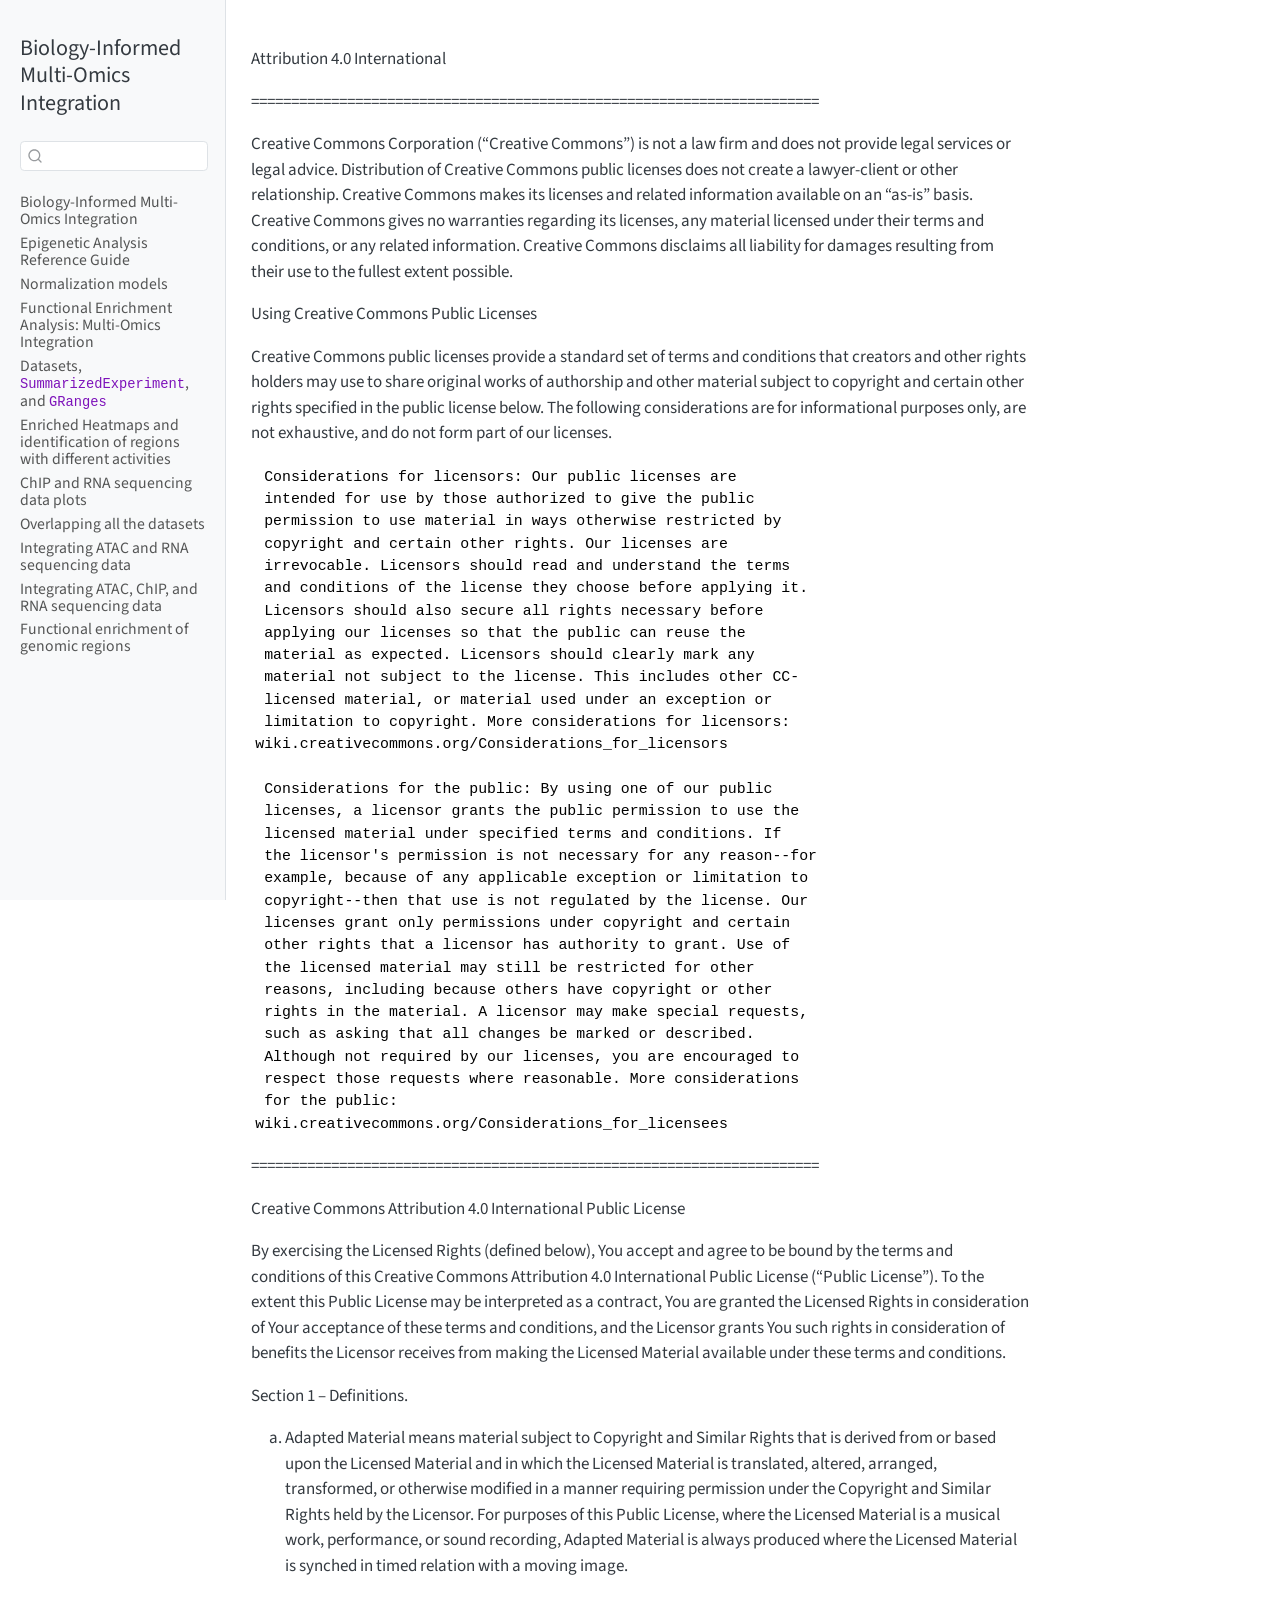
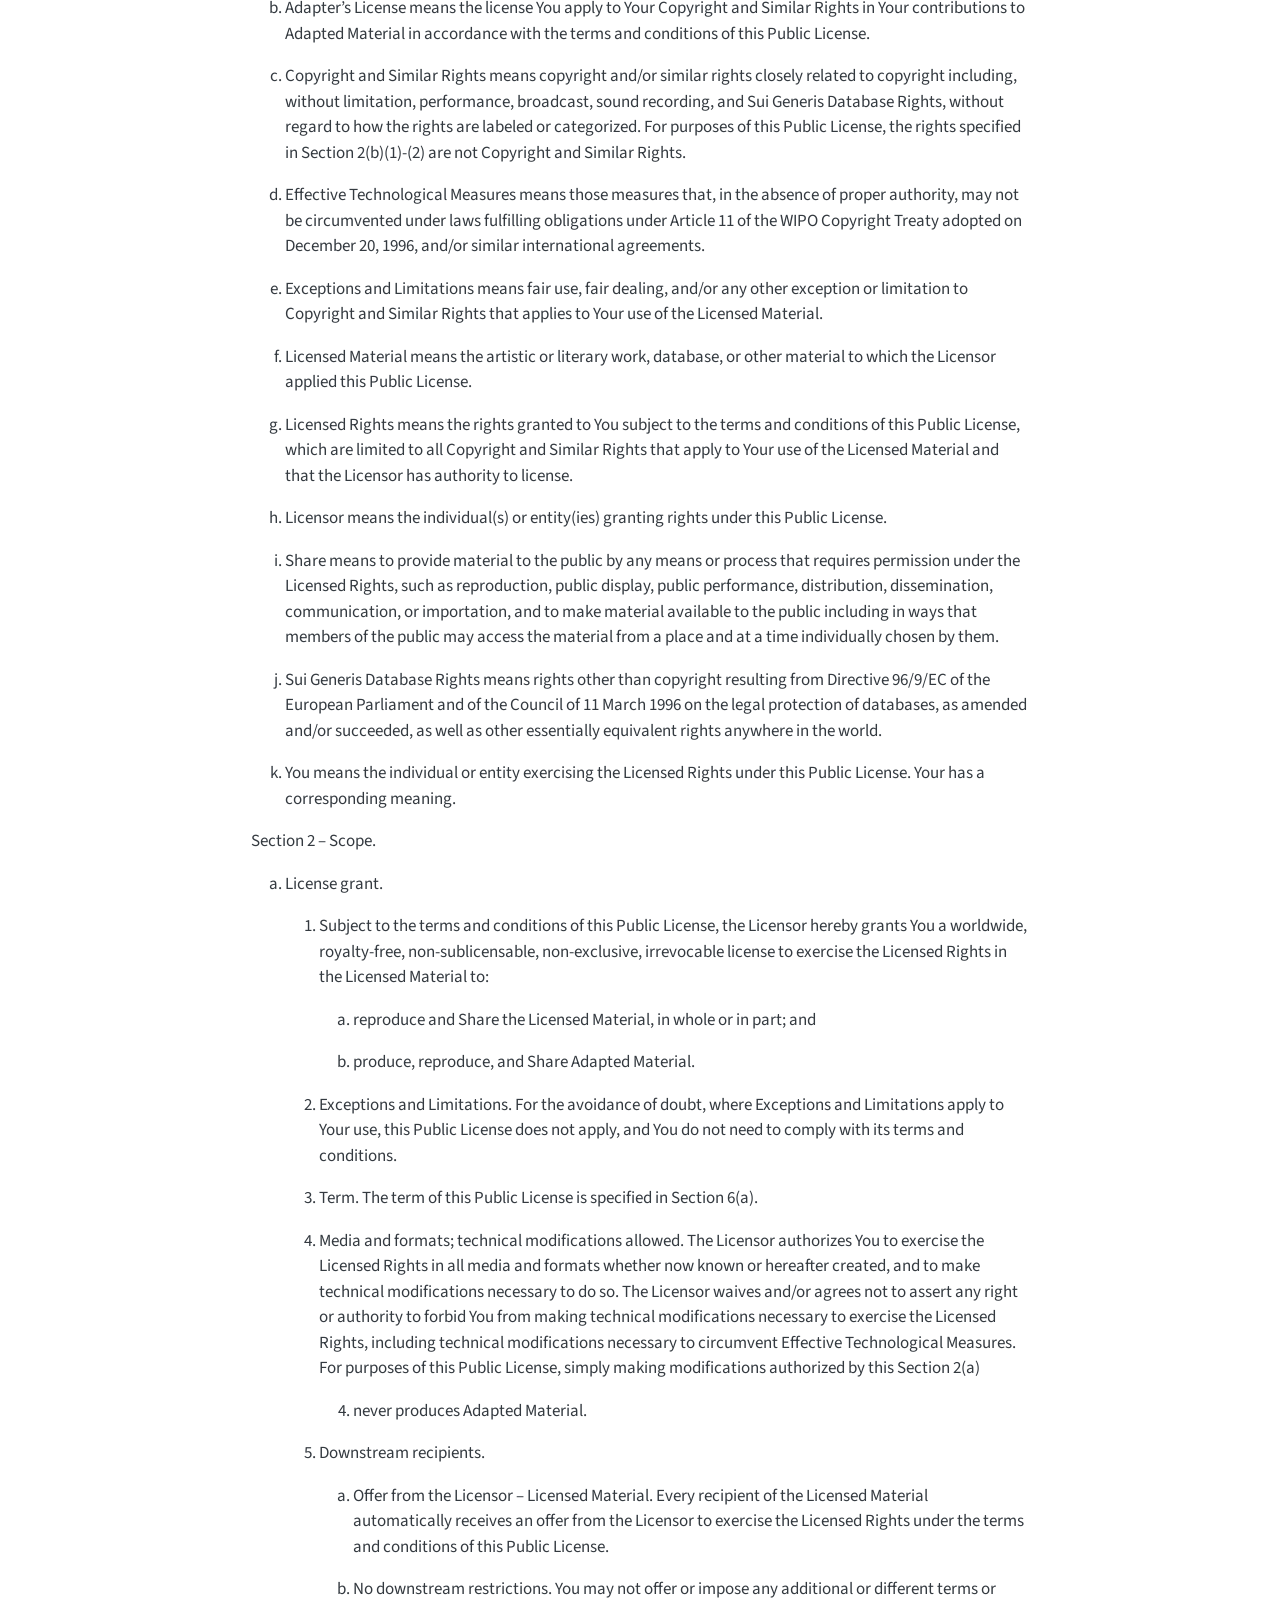
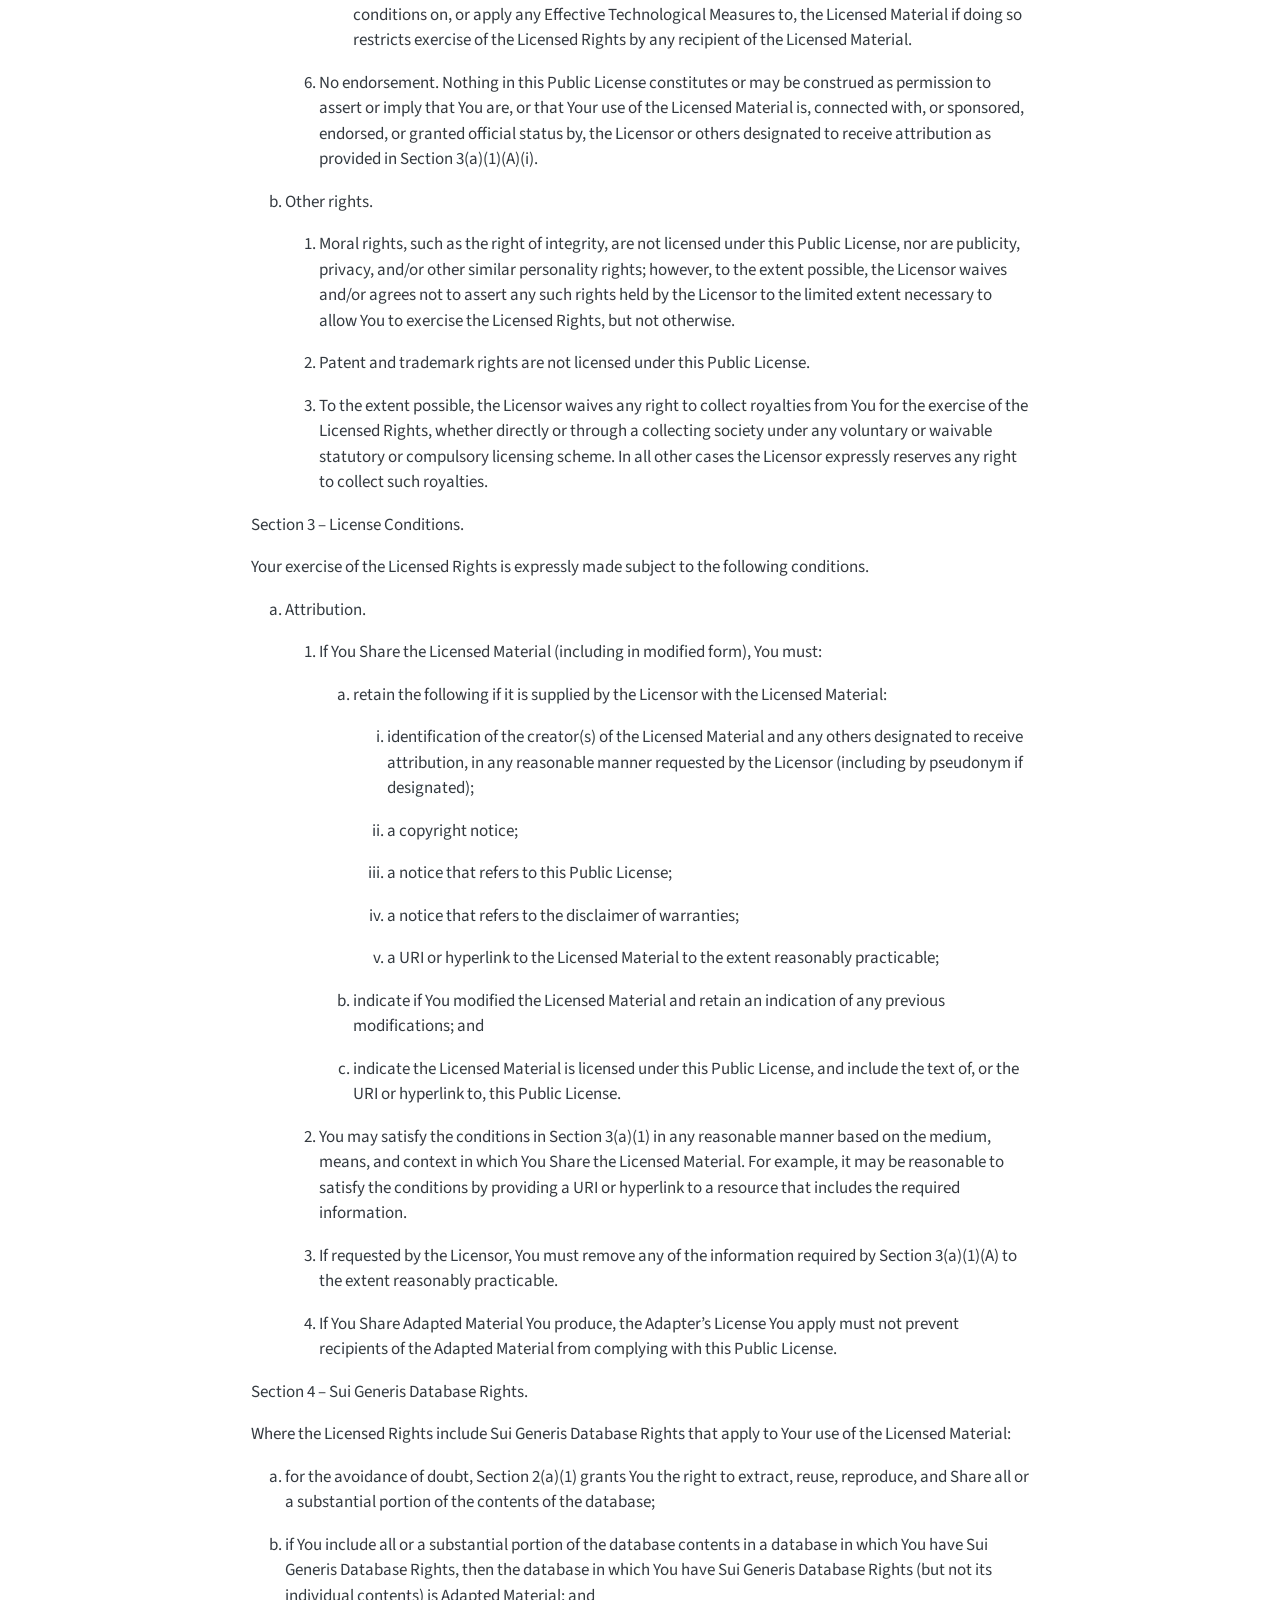
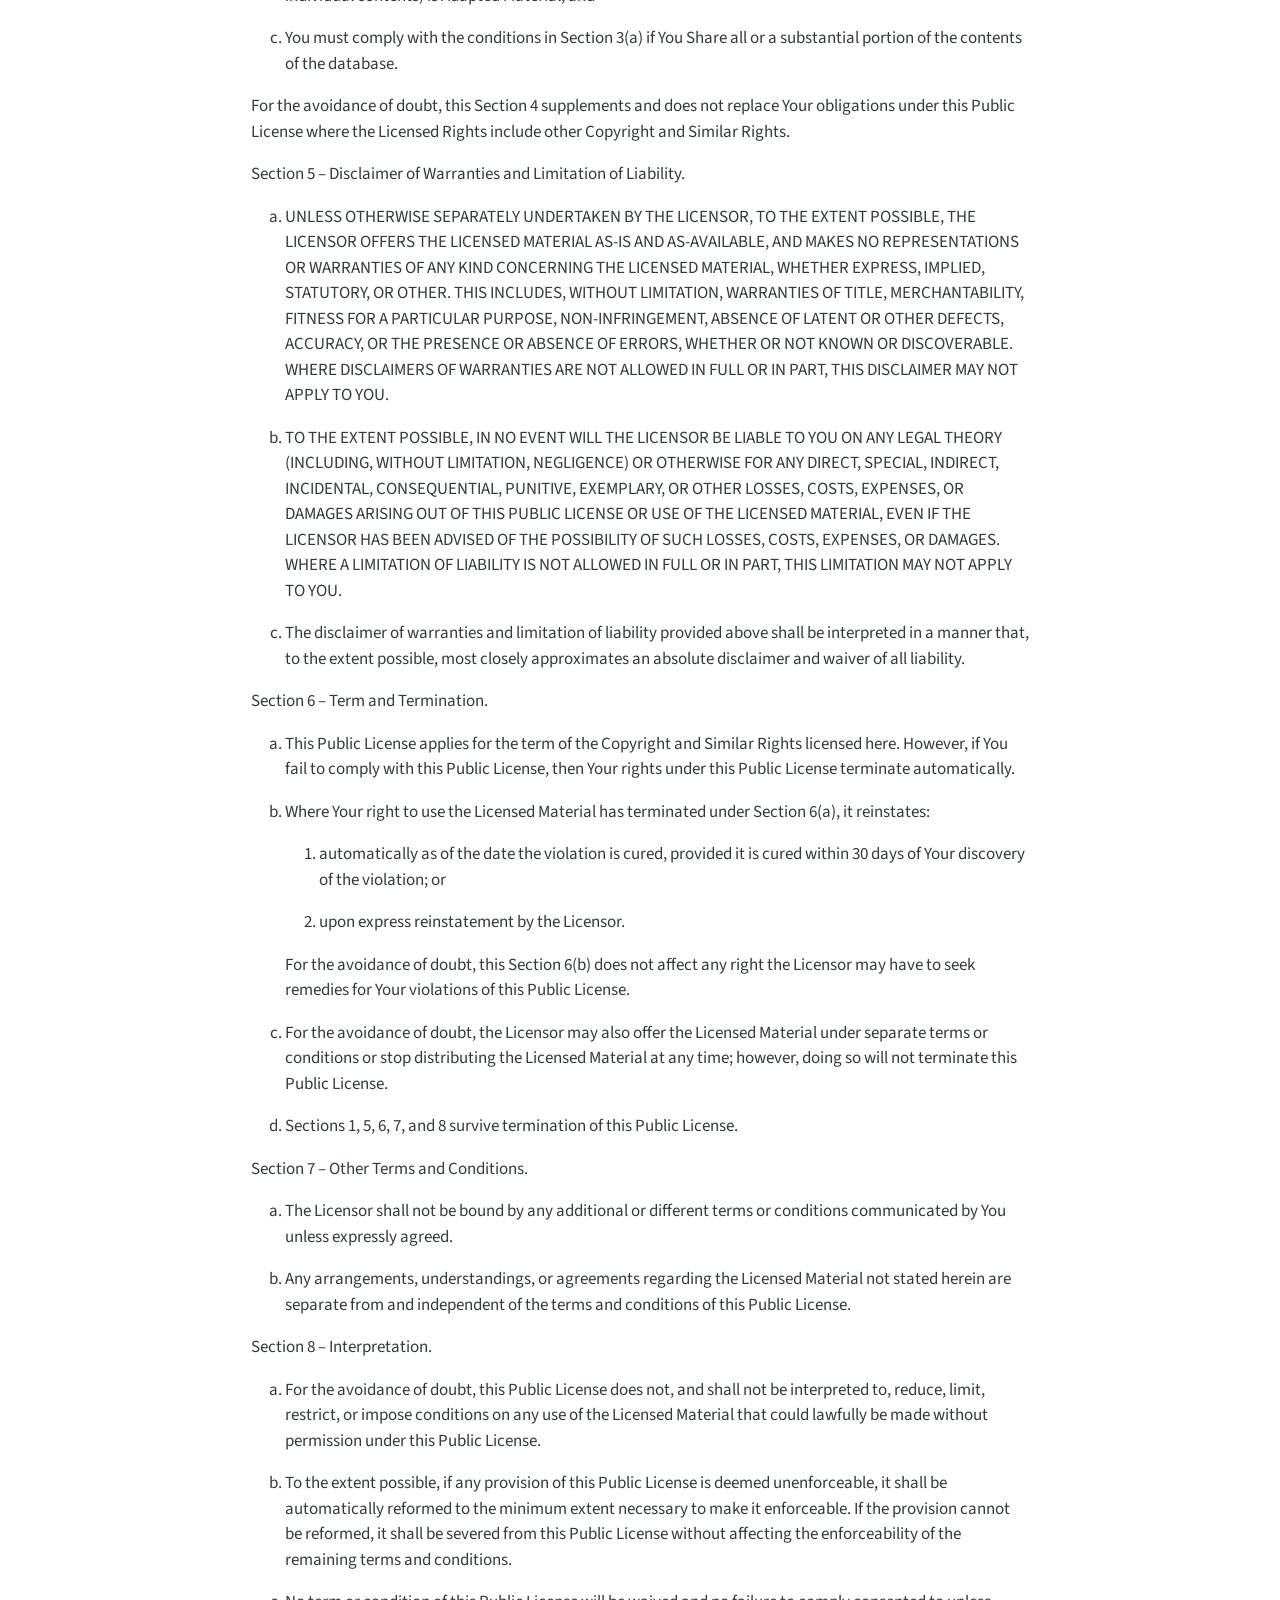
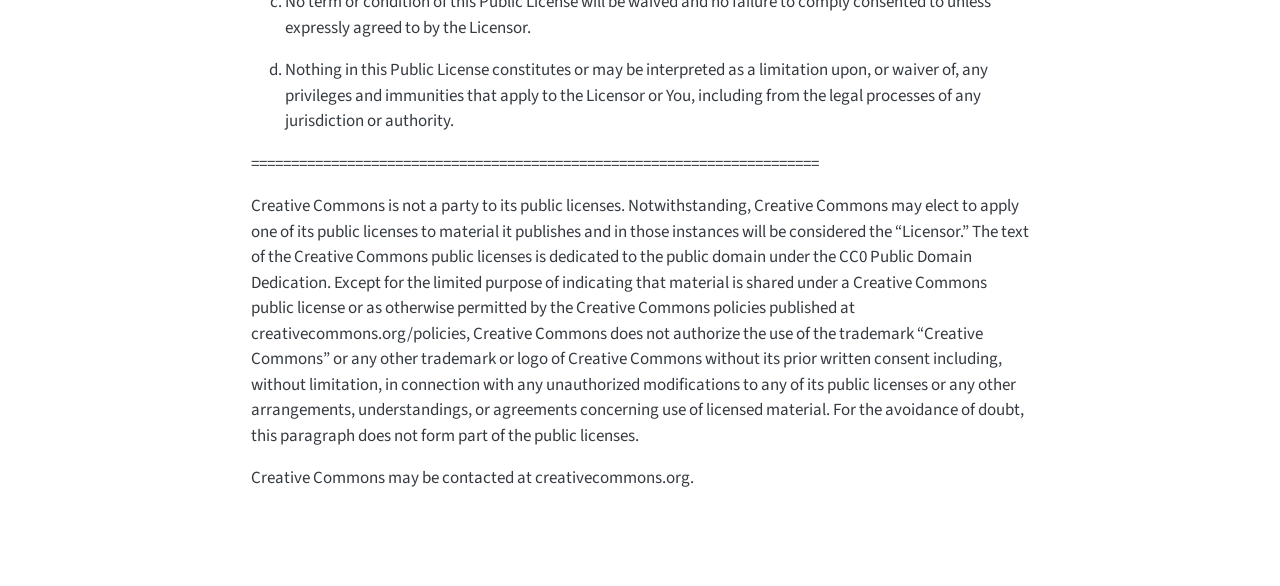
==== LICENSE.html @ a2506b06 "Built site for gh-pages" ====
<!DOCTYPE html>
<html xmlns="http://www.w3.org/1999/xhtml" lang="en" xml:lang="en"><head>

<meta charset="utf-8">
<meta name="generator" content="quarto-1.10.18">

<meta name="viewport" content="width=device-width, initial-scale=1.0, user-scalable=yes">


<title>license – Biology-Informed Multi-Omics Integration</title>
<style>
/* Default styles provided by pandoc.
** See https://pandoc.org/MANUAL.html#variables-for-html for config info.
*/
span.smallcaps{font-variant: small-caps;}
div.columns{display: flex; gap: 1.5em;}
div.column{flex: auto;}
@media screen {
div.columns{gap: min(4vw, 1.5em);}
div.column{overflow-x: auto;}
}
div.hanging-indent{margin-left: 1.5em; text-indent: -1.5em;}
ul.task-list{list-style: none;}
ul.task-list li input[type="checkbox"] {
  width: 0.8em;
  margin: 0 0.8em 0.2em -1em; /* quarto-specific, see https://github.com/quarto-dev/quarto-cli/issues/4556 */ 
  vertical-align: middle;
}
</style>


<script src="site_libs/quarto-nav/quarto-nav.js"></script>
<script src="site_libs/quarto-nav/headroom.min.js"></script>
<script src="site_libs/clipboard/clipboard.min.js"></script>
<script src="site_libs/quarto-search/autocomplete.umd.js"></script>
<script src="site_libs/quarto-search/fuse.min.js"></script>
<script src="site_libs/quarto-search/quarto-search.js"></script>
<meta name="quarto:offset" content="./">
<script src="site_libs/quarto-html/quarto.js" type="module"></script>
<script src="site_libs/quarto-html/tabsets/tabsets.js" type="module"></script>
<script src="site_libs/quarto-html/popper.min.js"></script>
<script src="site_libs/quarto-html/tippy.umd.min.js"></script>
<script src="site_libs/quarto-html/anchor.min.js"></script>
<link href="site_libs/quarto-html/tippy.css" rel="stylesheet">
<link href="site_libs/quarto-html/quarto-syntax-highlighting-64a204ab8560d761af7679ceaba22944.css" rel="stylesheet" id="quarto-text-highlighting-styles">
<script src="site_libs/bootstrap/bootstrap.min.js"></script>
<link href="site_libs/bootstrap/bootstrap-icons.css" rel="stylesheet">
<link href="site_libs/bootstrap/bootstrap-93c2f64124fc842a968b101e89420266.min.css" rel="stylesheet" append-hash="true" id="quarto-bootstrap" data-mode="light">
<script id="quarto-search-options" type="application/json">{
  "location": "sidebar",
  "copy-button": false,
  "collapse-after": 3,
  "panel-placement": "start",
  "type": "textbox",
  "limit": 50,
  "keyboard-shortcut": [
    "f",
    "/",
    "s"
  ],
  "show-item-context": false,
  "language": {
    "search-no-results-text": "No results",
    "search-matching-documents-text": "matching documents",
    "search-copy-link-title": "Copy link to search",
    "search-hide-matches-text": "Hide additional matches",
    "search-more-match-text": "more match in this document",
    "search-more-matches-text": "more matches in this document",
    "search-clear-button-title": "Clear",
    "search-text-placeholder": "",
    "search-detached-cancel-button-title": "Cancel",
    "search-submit-button-title": "Submit",
    "search-label": "Search"
  }
}</script>


</head>

<body class="nav-sidebar docked quarto-light">

<div id="quarto-search-results"></div>
  <header id="quarto-header" class="headroom fixed-top">
  <nav class="quarto-secondary-nav">
    <div class="container-fluid d-flex">
      <button type="button" class="quarto-btn-toggle btn" data-bs-toggle="collapse" role="button" data-bs-target=".quarto-sidebar-collapse-item" aria-controls="quarto-sidebar" aria-expanded="false" aria-label="Toggle sidebar navigation" onclick="if (window.quartoToggleHeadroom) { window.quartoToggleHeadroom(); }">
        <i class="bi bi-layout-text-sidebar-reverse"></i>
      </button>
        <nav class="quarto-page-breadcrumbs" aria-label="breadcrumb"><ol class="breadcrumb"><li class="breadcrumb-item">
      Biology-Informed Multi-Omics Integration
      </li></ol></nav>
        <a class="flex-grow-1" role="navigation" data-bs-toggle="collapse" data-bs-target=".quarto-sidebar-collapse-item" aria-controls="quarto-sidebar" aria-expanded="false" aria-label="Toggle sidebar navigation" onclick="if (window.quartoToggleHeadroom) { window.quartoToggleHeadroom(); }">      
        </a>
      <button type="button" class="btn quarto-search-button" aria-label="Search" onclick="window.quartoOpenSearch();">
        <i class="bi bi-search"></i>
      </button>
    </div>
  </nav>
</header>
<!-- content -->
<div id="quarto-content" class="quarto-container page-columns page-rows-contents page-layout-article">
<!-- sidebar -->
  <nav id="quarto-sidebar" class="sidebar collapse collapse-horizontal quarto-sidebar-collapse-item sidebar-navigation docked overflow-auto">
    <div class="pt-lg-2 mt-2 text-left sidebar-header">
    <div class="sidebar-title mb-0 py-0">
      <a href="./">Biology-Informed Multi-Omics Integration</a> 
    </div>
      </div>
        <div class="mt-2 flex-shrink-0 align-items-center">
        <div class="sidebar-search">
        <div id="quarto-search" class="" title="Search"></div>
        </div>
        </div>
    <div class="sidebar-menu-container"> 
    <ul class="list-unstyled mt-1">
        <li class="sidebar-item">
  <div class="sidebar-item-container"> 
  <a href="./index.html" class="sidebar-item-text sidebar-link">
 <span class="menu-text">Biology-Informed Multi-Omics Integration</span></a>
  </div>
</li>
        <li class="sidebar-item">
  <div class="sidebar-item-container"> 
  <a href="./notes/epigenetic_analysis_reference_guide.html" class="sidebar-item-text sidebar-link">
 <span class="menu-text">Epigenetic Analysis Reference Guide</span></a>
  </div>
</li>
        <li class="sidebar-item">
  <div class="sidebar-item-container"> 
  <a href="./notes/normalization_models.html" class="sidebar-item-text sidebar-link">
 <span class="menu-text">Normalization models</span></a>
  </div>
</li>
        <li class="sidebar-item">
  <div class="sidebar-item-container"> 
  <a href="./notes/enrichment_analysis.html" class="sidebar-item-text sidebar-link">
 <span class="menu-text">Functional Enrichment Analysis: Multi-Omics Integration</span></a>
  </div>
</li>
        <li class="sidebar-item">
  <div class="sidebar-item-container"> 
  <a href="./notebooks/01-omics_data_structures.html" class="sidebar-item-text sidebar-link">
 <span class="menu-text">Datasets, <code>SummarizedExperiment</code>, and <code>GRanges</code></span></a>
  </div>
</li>
        <li class="sidebar-item">
  <div class="sidebar-item-container"> 
  <a href="./notebooks/02-atac_heatmaps.html" class="sidebar-item-text sidebar-link">
 <span class="menu-text">Enriched Heatmaps and identification of regions with different activities</span></a>
  </div>
</li>
        <li class="sidebar-item">
  <div class="sidebar-item-container"> 
  <a href="./notebooks/03-chip_rna_visualization.html" class="sidebar-item-text sidebar-link">
 <span class="menu-text">ChIP and RNA sequencing data plots</span></a>
  </div>
</li>
        <li class="sidebar-item">
  <div class="sidebar-item-container"> 
  <a href="./notebooks/04-genomic_overlap_matrices.html" class="sidebar-item-text sidebar-link">
 <span class="menu-text">Overlapping all the datasets</span></a>
  </div>
</li>
        <li class="sidebar-item">
  <div class="sidebar-item-container"> 
  <a href="./notebooks/05-atac_rna_integration.html" class="sidebar-item-text sidebar-link">
 <span class="menu-text">Integrating ATAC and RNA sequencing data</span></a>
  </div>
</li>
        <li class="sidebar-item">
  <div class="sidebar-item-container"> 
  <a href="./notebooks/06-multiomics_integration.html" class="sidebar-item-text sidebar-link">
 <span class="menu-text">Integrating ATAC, ChIP, and RNA sequencing data</span></a>
  </div>
</li>
        <li class="sidebar-item">
  <div class="sidebar-item-container"> 
  <a href="./notebooks/07-functional_enrichment.html" class="sidebar-item-text sidebar-link">
 <span class="menu-text">Functional enrichment of genomic regions</span></a>
  </div>
</li>
    </ul>
    </div>
</nav>
<div id="quarto-sidebar-glass" class="quarto-sidebar-collapse-item" data-bs-toggle="collapse" data-bs-target=".quarto-sidebar-collapse-item"></div>
<!-- margin-sidebar -->
    <div id="quarto-margin-sidebar" class="sidebar margin-sidebar zindex-bottom">
        
    </div>
<!-- main -->
<main class="content" id="quarto-document-content"><header id="title-block-header" class="quarto-title-block"></header>




<p>Attribution 4.0 International</p>
<p>=======================================================================</p>
<p>Creative Commons Corporation (“Creative Commons”) is not a law firm and does not provide legal services or legal advice. Distribution of Creative Commons public licenses does not create a lawyer-client or other relationship. Creative Commons makes its licenses and related information available on an “as-is” basis. Creative Commons gives no warranties regarding its licenses, any material licensed under their terms and conditions, or any related information. Creative Commons disclaims all liability for damages resulting from their use to the fullest extent possible.</p>
<p>Using Creative Commons Public Licenses</p>
<p>Creative Commons public licenses provide a standard set of terms and conditions that creators and other rights holders may use to share original works of authorship and other material subject to copyright and certain other rights specified in the public license below. The following considerations are for informational purposes only, are not exhaustive, and do not form part of our licenses.</p>
<pre><code> Considerations for licensors: Our public licenses are
 intended for use by those authorized to give the public
 permission to use material in ways otherwise restricted by
 copyright and certain other rights. Our licenses are
 irrevocable. Licensors should read and understand the terms
 and conditions of the license they choose before applying it.
 Licensors should also secure all rights necessary before
 applying our licenses so that the public can reuse the
 material as expected. Licensors should clearly mark any
 material not subject to the license. This includes other CC-
 licensed material, or material used under an exception or
 limitation to copyright. More considerations for licensors:
wiki.creativecommons.org/Considerations_for_licensors

 Considerations for the public: By using one of our public
 licenses, a licensor grants the public permission to use the
 licensed material under specified terms and conditions. If
 the licensor's permission is not necessary for any reason--for
 example, because of any applicable exception or limitation to
 copyright--then that use is not regulated by the license. Our
 licenses grant only permissions under copyright and certain
 other rights that a licensor has authority to grant. Use of
 the licensed material may still be restricted for other
 reasons, including because others have copyright or other
 rights in the material. A licensor may make special requests,
 such as asking that all changes be marked or described.
 Although not required by our licenses, you are encouraged to
 respect those requests where reasonable. More considerations
 for the public:
wiki.creativecommons.org/Considerations_for_licensees</code></pre>
<p>=======================================================================</p>
<p>Creative Commons Attribution 4.0 International Public License</p>
<p>By exercising the Licensed Rights (defined below), You accept and agree to be bound by the terms and conditions of this Creative Commons Attribution 4.0 International Public License (“Public License”). To the extent this Public License may be interpreted as a contract, You are granted the Licensed Rights in consideration of Your acceptance of these terms and conditions, and the Licensor grants You such rights in consideration of benefits the Licensor receives from making the Licensed Material available under these terms and conditions.</p>
<p>Section 1 – Definitions.</p>
<ol type="a">
<li><p>Adapted Material means material subject to Copyright and Similar Rights that is derived from or based upon the Licensed Material and in which the Licensed Material is translated, altered, arranged, transformed, or otherwise modified in a manner requiring permission under the Copyright and Similar Rights held by the Licensor. For purposes of this Public License, where the Licensed Material is a musical work, performance, or sound recording, Adapted Material is always produced where the Licensed Material is synched in timed relation with a moving image.</p></li>
<li><p>Adapter’s License means the license You apply to Your Copyright and Similar Rights in Your contributions to Adapted Material in accordance with the terms and conditions of this Public License.</p></li>
<li><p>Copyright and Similar Rights means copyright and/or similar rights closely related to copyright including, without limitation, performance, broadcast, sound recording, and Sui Generis Database Rights, without regard to how the rights are labeled or categorized. For purposes of this Public License, the rights specified in Section 2(b)(1)-(2) are not Copyright and Similar Rights.</p></li>
<li><p>Effective Technological Measures means those measures that, in the absence of proper authority, may not be circumvented under laws fulfilling obligations under Article 11 of the WIPO Copyright Treaty adopted on December 20, 1996, and/or similar international agreements.</p></li>
<li><p>Exceptions and Limitations means fair use, fair dealing, and/or any other exception or limitation to Copyright and Similar Rights that applies to Your use of the Licensed Material.</p></li>
<li><p>Licensed Material means the artistic or literary work, database, or other material to which the Licensor applied this Public License.</p></li>
<li><p>Licensed Rights means the rights granted to You subject to the terms and conditions of this Public License, which are limited to all Copyright and Similar Rights that apply to Your use of the Licensed Material and that the Licensor has authority to license.</p></li>
<li><p>Licensor means the individual(s) or entity(ies) granting rights under this Public License.</p></li>
<li><p>Share means to provide material to the public by any means or process that requires permission under the Licensed Rights, such as reproduction, public display, public performance, distribution, dissemination, communication, or importation, and to make material available to the public including in ways that members of the public may access the material from a place and at a time individually chosen by them.</p></li>
<li><p>Sui Generis Database Rights means rights other than copyright resulting from Directive 96/9/EC of the European Parliament and of the Council of 11 March 1996 on the legal protection of databases, as amended and/or succeeded, as well as other essentially equivalent rights anywhere in the world.</p></li>
<li><p>You means the individual or entity exercising the Licensed Rights under this Public License. Your has a corresponding meaning.</p></li>
</ol>
<p>Section 2 – Scope.</p>
<ol type="a">
<li><p>License grant.</p>
<ol type="1">
<li><p>Subject to the terms and conditions of this Public License, the Licensor hereby grants You a worldwide, royalty-free, non-sublicensable, non-exclusive, irrevocable license to exercise the Licensed Rights in the Licensed Material to:</p>
<ol type="a">
<li><p>reproduce and Share the Licensed Material, in whole or in part; and</p></li>
<li><p>produce, reproduce, and Share Adapted Material.</p></li>
</ol></li>
<li><p>Exceptions and Limitations. For the avoidance of doubt, where Exceptions and Limitations apply to Your use, this Public License does not apply, and You do not need to comply with its terms and conditions.</p></li>
<li><p>Term. The term of this Public License is specified in Section 6(a).</p></li>
<li><p>Media and formats; technical modifications allowed. The Licensor authorizes You to exercise the Licensed Rights in all media and formats whether now known or hereafter created, and to make technical modifications necessary to do so. The Licensor waives and/or agrees not to assert any right or authority to forbid You from making technical modifications necessary to exercise the Licensed Rights, including technical modifications necessary to circumvent Effective Technological Measures. For purposes of this Public License, simply making modifications authorized by this Section 2(a)</p>
<ol start="4" type="1">
<li>never produces Adapted Material.</li>
</ol></li>
<li><p>Downstream recipients.</p>
<ol type="a">
<li><p>Offer from the Licensor – Licensed Material. Every recipient of the Licensed Material automatically receives an offer from the Licensor to exercise the Licensed Rights under the terms and conditions of this Public License.</p></li>
<li><p>No downstream restrictions. You may not offer or impose any additional or different terms or conditions on, or apply any Effective Technological Measures to, the Licensed Material if doing so restricts exercise of the Licensed Rights by any recipient of the Licensed Material.</p></li>
</ol></li>
<li><p>No endorsement. Nothing in this Public License constitutes or may be construed as permission to assert or imply that You are, or that Your use of the Licensed Material is, connected with, or sponsored, endorsed, or granted official status by, the Licensor or others designated to receive attribution as provided in Section 3(a)(1)(A)(i).</p></li>
</ol></li>
<li><p>Other rights.</p>
<ol type="1">
<li><p>Moral rights, such as the right of integrity, are not licensed under this Public License, nor are publicity, privacy, and/or other similar personality rights; however, to the extent possible, the Licensor waives and/or agrees not to assert any such rights held by the Licensor to the limited extent necessary to allow You to exercise the Licensed Rights, but not otherwise.</p></li>
<li><p>Patent and trademark rights are not licensed under this Public License.</p></li>
<li><p>To the extent possible, the Licensor waives any right to collect royalties from You for the exercise of the Licensed Rights, whether directly or through a collecting society under any voluntary or waivable statutory or compulsory licensing scheme. In all other cases the Licensor expressly reserves any right to collect such royalties.</p></li>
</ol></li>
</ol>
<p>Section 3 – License Conditions.</p>
<p>Your exercise of the Licensed Rights is expressly made subject to the following conditions.</p>
<ol type="a">
<li><p>Attribution.</p>
<ol type="1">
<li><p>If You Share the Licensed Material (including in modified form), You must:</p>
<ol type="a">
<li><p>retain the following if it is supplied by the Licensor with the Licensed Material:</p>
<ol type="i">
<li><p>identification of the creator(s) of the Licensed Material and any others designated to receive attribution, in any reasonable manner requested by the Licensor (including by pseudonym if designated);</p></li>
<li><p>a copyright notice;</p></li>
<li><p>a notice that refers to this Public License;</p></li>
<li><p>a notice that refers to the disclaimer of warranties;</p></li>
<li><p>a URI or hyperlink to the Licensed Material to the extent reasonably practicable;</p></li>
</ol></li>
<li><p>indicate if You modified the Licensed Material and retain an indication of any previous modifications; and</p></li>
<li><p>indicate the Licensed Material is licensed under this Public License, and include the text of, or the URI or hyperlink to, this Public License.</p></li>
</ol></li>
<li><p>You may satisfy the conditions in Section 3(a)(1) in any reasonable manner based on the medium, means, and context in which You Share the Licensed Material. For example, it may be reasonable to satisfy the conditions by providing a URI or hyperlink to a resource that includes the required information.</p></li>
<li><p>If requested by the Licensor, You must remove any of the information required by Section 3(a)(1)(A) to the extent reasonably practicable.</p></li>
<li><p>If You Share Adapted Material You produce, the Adapter’s License You apply must not prevent recipients of the Adapted Material from complying with this Public License.</p></li>
</ol></li>
</ol>
<p>Section 4 – Sui Generis Database Rights.</p>
<p>Where the Licensed Rights include Sui Generis Database Rights that apply to Your use of the Licensed Material:</p>
<ol type="a">
<li><p>for the avoidance of doubt, Section 2(a)(1) grants You the right to extract, reuse, reproduce, and Share all or a substantial portion of the contents of the database;</p></li>
<li><p>if You include all or a substantial portion of the database contents in a database in which You have Sui Generis Database Rights, then the database in which You have Sui Generis Database Rights (but not its individual contents) is Adapted Material; and</p></li>
<li><p>You must comply with the conditions in Section 3(a) if You Share all or a substantial portion of the contents of the database.</p></li>
</ol>
<p>For the avoidance of doubt, this Section 4 supplements and does not replace Your obligations under this Public License where the Licensed Rights include other Copyright and Similar Rights.</p>
<p>Section 5 – Disclaimer of Warranties and Limitation of Liability.</p>
<ol type="a">
<li><p>UNLESS OTHERWISE SEPARATELY UNDERTAKEN BY THE LICENSOR, TO THE EXTENT POSSIBLE, THE LICENSOR OFFERS THE LICENSED MATERIAL AS-IS AND AS-AVAILABLE, AND MAKES NO REPRESENTATIONS OR WARRANTIES OF ANY KIND CONCERNING THE LICENSED MATERIAL, WHETHER EXPRESS, IMPLIED, STATUTORY, OR OTHER. THIS INCLUDES, WITHOUT LIMITATION, WARRANTIES OF TITLE, MERCHANTABILITY, FITNESS FOR A PARTICULAR PURPOSE, NON-INFRINGEMENT, ABSENCE OF LATENT OR OTHER DEFECTS, ACCURACY, OR THE PRESENCE OR ABSENCE OF ERRORS, WHETHER OR NOT KNOWN OR DISCOVERABLE. WHERE DISCLAIMERS OF WARRANTIES ARE NOT ALLOWED IN FULL OR IN PART, THIS DISCLAIMER MAY NOT APPLY TO YOU.</p></li>
<li><p>TO THE EXTENT POSSIBLE, IN NO EVENT WILL THE LICENSOR BE LIABLE TO YOU ON ANY LEGAL THEORY (INCLUDING, WITHOUT LIMITATION, NEGLIGENCE) OR OTHERWISE FOR ANY DIRECT, SPECIAL, INDIRECT, INCIDENTAL, CONSEQUENTIAL, PUNITIVE, EXEMPLARY, OR OTHER LOSSES, COSTS, EXPENSES, OR DAMAGES ARISING OUT OF THIS PUBLIC LICENSE OR USE OF THE LICENSED MATERIAL, EVEN IF THE LICENSOR HAS BEEN ADVISED OF THE POSSIBILITY OF SUCH LOSSES, COSTS, EXPENSES, OR DAMAGES. WHERE A LIMITATION OF LIABILITY IS NOT ALLOWED IN FULL OR IN PART, THIS LIMITATION MAY NOT APPLY TO YOU.</p></li>
<li><p>The disclaimer of warranties and limitation of liability provided above shall be interpreted in a manner that, to the extent possible, most closely approximates an absolute disclaimer and waiver of all liability.</p></li>
</ol>
<p>Section 6 – Term and Termination.</p>
<ol type="a">
<li><p>This Public License applies for the term of the Copyright and Similar Rights licensed here. However, if You fail to comply with this Public License, then Your rights under this Public License terminate automatically.</p></li>
<li><p>Where Your right to use the Licensed Material has terminated under Section 6(a), it reinstates:</p>
<ol type="1">
<li><p>automatically as of the date the violation is cured, provided it is cured within 30 days of Your discovery of the violation; or</p></li>
<li><p>upon express reinstatement by the Licensor.</p></li>
</ol>
<p>For the avoidance of doubt, this Section 6(b) does not affect any right the Licensor may have to seek remedies for Your violations of this Public License.</p></li>
<li><p>For the avoidance of doubt, the Licensor may also offer the Licensed Material under separate terms or conditions or stop distributing the Licensed Material at any time; however, doing so will not terminate this Public License.</p></li>
<li><p>Sections 1, 5, 6, 7, and 8 survive termination of this Public License.</p></li>
</ol>
<p>Section 7 – Other Terms and Conditions.</p>
<ol type="a">
<li><p>The Licensor shall not be bound by any additional or different terms or conditions communicated by You unless expressly agreed.</p></li>
<li><p>Any arrangements, understandings, or agreements regarding the Licensed Material not stated herein are separate from and independent of the terms and conditions of this Public License.</p></li>
</ol>
<p>Section 8 – Interpretation.</p>
<ol type="a">
<li><p>For the avoidance of doubt, this Public License does not, and shall not be interpreted to, reduce, limit, restrict, or impose conditions on any use of the Licensed Material that could lawfully be made without permission under this Public License.</p></li>
<li><p>To the extent possible, if any provision of this Public License is deemed unenforceable, it shall be automatically reformed to the minimum extent necessary to make it enforceable. If the provision cannot be reformed, it shall be severed from this Public License without affecting the enforceability of the remaining terms and conditions.</p></li>
<li><p>No term or condition of this Public License will be waived and no failure to comply consented to unless expressly agreed to by the Licensor.</p></li>
<li><p>Nothing in this Public License constitutes or may be interpreted as a limitation upon, or waiver of, any privileges and immunities that apply to the Licensor or You, including from the legal processes of any jurisdiction or authority.</p></li>
</ol>
<p>=======================================================================</p>
<p>Creative Commons is not a party to its public licenses. Notwithstanding, Creative Commons may elect to apply one of its public licenses to material it publishes and in those instances will be considered the “Licensor.” The text of the Creative Commons public licenses is dedicated to the public domain under the CC0 Public Domain Dedication. Except for the limited purpose of indicating that material is shared under a Creative Commons public license or as otherwise permitted by the Creative Commons policies published at creativecommons.org/policies, Creative Commons does not authorize the use of the trademark “Creative Commons” or any other trademark or logo of Creative Commons without its prior written consent including, without limitation, in connection with any unauthorized modifications to any of its public licenses or any other arrangements, understandings, or agreements concerning use of licensed material. For the avoidance of doubt, this paragraph does not form part of the public licenses.</p>
<p>Creative Commons may be contacted at creativecommons.org.</p>



</main> <!-- /main -->
<script id="quarto-html-after-body" type="application/javascript">
  window.document.addEventListener("DOMContentLoaded", function (event) {
    const icon = "";
    const anchorJS = new window.AnchorJS();
    anchorJS.options = {
      placement: 'right',
      icon: icon
    };
    anchorJS.add('.anchored');
    const isCodeAnnotation = (el) => {
      for (const clz of el.classList) {
        if (clz.startsWith('code-annotation-')) {                     
          return true;
        }
      }
      return false;
    }
    const onCopySuccess = function(e) {
      // button target
      const button = e.trigger;
      // don't keep focus
      button.blur();
      // flash "checked"
      button.classList.add('code-copy-button-checked');
      var currentTitle = button.getAttribute("title");
      button.setAttribute("title", "Copied!");
      let tooltip;
      if (window.bootstrap) {
        button.setAttribute("data-bs-toggle", "tooltip");
        button.setAttribute("data-bs-placement", "left");
        button.setAttribute("data-bs-title", "Copied!");
        tooltip = new bootstrap.Tooltip(button, 
          { trigger: "manual", 
            customClass: "code-copy-button-tooltip",
            offset: [0, -8]});
        tooltip.show();    
      }
      setTimeout(function() {
        if (tooltip) {
          tooltip.hide();
          button.removeAttribute("data-bs-title");
          button.removeAttribute("data-bs-toggle");
          button.removeAttribute("data-bs-placement");
        }
        button.setAttribute("title", currentTitle);
        button.classList.remove('code-copy-button-checked');
      }, 1000);
      // clear code selection
      e.clearSelection();
    }
    const getTextToCopy = function(trigger) {
      const outerScaffold = trigger.parentElement.cloneNode(true);
      const codeEl = outerScaffold.querySelector('code');
      for (const childEl of codeEl.children) {
        if (isCodeAnnotation(childEl)) {
          childEl.remove();
        }
      }
      return codeEl.innerText;
    }
    const clipboard = new window.ClipboardJS('.code-copy-button:not([data-in-quarto-modal])', {
      text: getTextToCopy
    });
    clipboard.on('success', onCopySuccess);
    if (window.document.getElementById('quarto-embedded-source-code-modal')) {
      const clipboardModal = new window.ClipboardJS('.code-copy-button[data-in-quarto-modal]', {
        text: getTextToCopy,
        container: window.document.getElementById('quarto-embedded-source-code-modal')
      });
      clipboardModal.on('success', onCopySuccess);
    }
      var localhostRegex = new RegExp(/^(?:http|https):\/\/localhost\:?[0-9]*\//);
      var mailtoRegex = new RegExp(/^mailto:/);
        var filterRegex = new RegExp("https:\/\/sbwiecko\.github\.io\/biology-informed-multiomics-training\/");
      var isInternal = (href) => {
          return filterRegex.test(href) || localhostRegex.test(href) || mailtoRegex.test(href);
      }
      // Inspect non-navigation links and adorn them if external
     var links = window.document.querySelectorAll('a[href]:not(.nav-link):not(.navbar-brand):not(.toc-action):not(.sidebar-link):not(.sidebar-item-toggle):not(.pagination-link):not(.no-external):not([aria-hidden]):not(.dropdown-item):not(.quarto-navigation-tool):not(.about-link)');
      for (var i=0; i<links.length; i++) {
        const link = links[i];
        if (!isInternal(link.href)) {
          // undo the damage that might have been done by quarto-nav.js in the case of
          // links that we want to consider external
          if (link.dataset.originalHref !== undefined) {
            link.href = link.dataset.originalHref;
          }
        }
      }
    function tippyHover(el, contentFn, onTriggerFn, onUntriggerFn) {
      const config = {
        allowHTML: true,
        maxWidth: 500,
        delay: 100,
        arrow: false,
        appendTo: function(el) {
            return el.parentElement;
        },
        interactive: true,
        interactiveBorder: 10,
        theme: 'quarto',
        placement: 'bottom-start',
      };
      if (contentFn) {
        config.content = contentFn;
      }
      if (onTriggerFn) {
        config.onTrigger = onTriggerFn;
      }
      if (onUntriggerFn) {
        config.onUntrigger = onUntriggerFn;
      }
      window.tippy(el, config); 
    }
    const noterefs = window.document.querySelectorAll('a[role="doc-noteref"]');
    for (var i=0; i<noterefs.length; i++) {
      const ref = noterefs[i];
      tippyHover(ref, function() {
        // use id or data attribute instead here
        let href = ref.getAttribute('data-footnote-href') || ref.getAttribute('href');
        try { href = new URL(href).hash; } catch {}
        const id = href.replace(/^#\/?/, "");
        const note = window.document.getElementById(id);
        if (note) {
          return note.innerHTML;
        } else {
          return "";
        }
      });
    }
    const xrefs = window.document.querySelectorAll('a.quarto-xref');
    const processXRef = (id, note) => {
      // Strip column container classes
      const stripColumnClz = (el) => {
        el.classList.remove("page-full", "page-columns");
        if (el.children) {
          for (const child of el.children) {
            stripColumnClz(child);
          }
        }
      }
      stripColumnClz(note)
      if (id === null || id.startsWith('sec-')) {
        // Special case sections, only their first couple elements
        const container = document.createElement("div");
        if (note.children && note.children.length > 2) {
          container.appendChild(note.children[0].cloneNode(true));
          for (let i = 1; i < note.children.length; i++) {
            const child = note.children[i];
            if (child.tagName === "P" && child.innerText === "") {
              continue;
            } else {
              container.appendChild(child.cloneNode(true));
              break;
            }
          }
          if (window.Quarto?.typesetMath) {
            window.Quarto.typesetMath(container);
          }
          return container.innerHTML
        } else {
          if (window.Quarto?.typesetMath) {
            window.Quarto.typesetMath(note);
          }
          return note.innerHTML;
        }
      } else {
        // Remove any anchor links if they are present
        const anchorLink = note.querySelector('a.anchorjs-link');
        if (anchorLink) {
          anchorLink.remove();
        }
        if (window.Quarto?.typesetMath) {
          window.Quarto.typesetMath(note);
        }
        if (note.classList.contains("callout")) {
          return note.outerHTML;
        } else {
          return note.innerHTML;
        }
      }
    }
    for (var i=0; i<xrefs.length; i++) {
      const xref = xrefs[i];
      tippyHover(xref, undefined, function(instance) {
        instance.disable();
        let url = xref.getAttribute('href');
        let hash = undefined; 
        if (url.startsWith('#')) {
          hash = url;
        } else {
          try { hash = new URL(url).hash; } catch {}
        }
        if (hash) {
          const id = hash.replace(/^#\/?/, "");
          const note = window.document.getElementById(id);
          if (note !== null) {
            try {
              const html = processXRef(id, note.cloneNode(true));
              instance.setContent(html);
            } finally {
              instance.enable();
              instance.show();
            }
          } else {
            // See if we can fetch this
            fetch(url.split('#')[0])
            .then(res => res.text())
            .then(html => {
              const parser = new DOMParser();
              const htmlDoc = parser.parseFromString(html, "text/html");
              const note = htmlDoc.getElementById(id);
              if (note !== null) {
                const html = processXRef(id, note);
                instance.setContent(html);
              } 
            }).finally(() => {
              instance.enable();
              instance.show();
            });
          }
        } else {
          // See if we can fetch a full url (with no hash to target)
          // This is a special case and we should probably do some content thinning / targeting
          fetch(url)
          .then(res => res.text())
          .then(html => {
            const parser = new DOMParser();
            const htmlDoc = parser.parseFromString(html, "text/html");
            const note = htmlDoc.querySelector('main.content');
            if (note !== null) {
              // This should only happen for chapter cross references
              // (since there is no id in the URL)
              // remove the first header
              if (note.children.length > 0 && note.children[0].tagName === "HEADER") {
                note.children[0].remove();
              }
              const html = processXRef(null, note);
              instance.setContent(html);
            } 
          }).finally(() => {
            instance.enable();
            instance.show();
          });
        }
      }, function(instance) {
      });
    }
        let selectedAnnoteEl;
        const selectorForAnnotation = ( cell, annotation) => {
          let cellAttr = 'data-code-cell="' + cell + '"';
          let lineAttr = 'data-code-annotation="' +  annotation + '"';
          const selector = 'span[' + cellAttr + '][' + lineAttr + ']';
          return selector;
        }
        const selectCodeLines = (annoteEl) => {
          const doc = window.document;
          const targetCell = annoteEl.getAttribute("data-target-cell");
          const targetAnnotation = annoteEl.getAttribute("data-target-annotation");
          const annoteSpan = window.document.querySelector(selectorForAnnotation(targetCell, targetAnnotation));
          const lines = annoteSpan.getAttribute("data-code-lines").split(",");
          const lineIds = lines.map((line) => {
            return targetCell + "-" + line;
          })
          let top = null;
          let height = null;
          let parent = null;
          if (lineIds.length > 0) {
              //compute the position of the single el (top and bottom and make a div)
              const el = window.document.getElementById(lineIds[0]);
              top = el.offsetTop;
              height = el.offsetHeight;
              parent = el.parentElement.parentElement;
            if (lineIds.length > 1) {
              const lastEl = window.document.getElementById(lineIds[lineIds.length - 1]);
              const bottom = lastEl.offsetTop + lastEl.offsetHeight;
              height = bottom - top;
            }
            if (top !== null && height !== null && parent !== null) {
              // cook up a div (if necessary) and position it 
              let div = window.document.getElementById("code-annotation-line-highlight");
              if (div === null) {
                div = window.document.createElement("div");
                div.setAttribute("id", "code-annotation-line-highlight");
                div.style.position = 'absolute';
                parent.appendChild(div);
              }
              div.style.top = top - 2 + "px";
              div.style.height = height + 4 + "px";
              div.style.left = 0;
              let gutterDiv = window.document.getElementById("code-annotation-line-highlight-gutter");
              if (gutterDiv === null) {
                gutterDiv = window.document.createElement("div");
                gutterDiv.setAttribute("id", "code-annotation-line-highlight-gutter");
                gutterDiv.style.position = 'absolute';
                const codeCell = window.document.getElementById(targetCell);
                const gutter = codeCell.querySelector('.code-annotation-gutter');
                gutter.appendChild(gutterDiv);
              }
              gutterDiv.style.top = top - 2 + "px";
              gutterDiv.style.height = height + 4 + "px";
            }
            selectedAnnoteEl = annoteEl;
          }
        };
        const unselectCodeLines = () => {
          const elementsIds = ["code-annotation-line-highlight", "code-annotation-line-highlight-gutter"];
          elementsIds.forEach((elId) => {
            const div = window.document.getElementById(elId);
            if (div) {
              div.remove();
            }
          });
          selectedAnnoteEl = undefined;
        };
          // Handle positioning of the toggle
      window.addEventListener(
        "resize",
        throttle(() => {
          elRect = undefined;
          if (selectedAnnoteEl) {
            selectCodeLines(selectedAnnoteEl);
          }
        }, 10)
      );
      function throttle(fn, ms) {
      let throttle = false;
      let timer;
        return (...args) => {
          if(!throttle) { // first call gets through
              fn.apply(this, args);
              throttle = true;
          } else { // all the others get throttled
              if(timer) clearTimeout(timer); // cancel #2
              timer = setTimeout(() => {
                fn.apply(this, args);
                timer = throttle = false;
              }, ms);
          }
        };
      }
        // Attach click handler to the DT
        const annoteDls = window.document.querySelectorAll('dt[data-target-cell]');
        for (const annoteDlNode of annoteDls) {
          annoteDlNode.addEventListener('click', (event) => {
            const clickedEl = event.target;
            if (clickedEl !== selectedAnnoteEl) {
              unselectCodeLines();
              const activeEl = window.document.querySelector('dt[data-target-cell].code-annotation-active');
              if (activeEl) {
                activeEl.classList.remove('code-annotation-active');
              }
              selectCodeLines(clickedEl);
              clickedEl.classList.add('code-annotation-active');
            } else {
              // Unselect the line
              unselectCodeLines();
              clickedEl.classList.remove('code-annotation-active');
            }
          });
        }
    const findCites = (el) => {
      const parentEl = el.parentElement;
      if (parentEl) {
        const cites = parentEl.dataset.cites;
        if (cites) {
          return {
            el,
            cites: cites.split(' ')
          };
        } else {
          return findCites(el.parentElement)
        }
      } else {
        return undefined;
      }
    };
    var bibliorefs = window.document.querySelectorAll('a[role="doc-biblioref"]');
    for (var i=0; i<bibliorefs.length; i++) {
      const ref = bibliorefs[i];
      const citeInfo = findCites(ref);
      if (citeInfo) {
        tippyHover(citeInfo.el, function() {
          var popup = window.document.createElement('div');
          citeInfo.cites.forEach(function(cite) {
            var citeDiv = window.document.createElement('div');
            citeDiv.classList.add('hanging-indent');
            citeDiv.classList.add('csl-entry');
            var biblioDiv = window.document.getElementById('ref-' + cite);
            if (biblioDiv) {
              citeDiv.innerHTML = biblioDiv.innerHTML;
            }
            popup.appendChild(citeDiv);
          });
          return popup.innerHTML;
        });
      }
    }
  });
  </script>
</div> <!-- /content -->




</body></html>
---- site_libs/quarto-html/tippy.css ----
.tippy-box[data-animation=fade][data-state=hidden]{opacity:0}[data-tippy-root]{max-width:calc(100vw - 10px)}.tippy-box{position:relative;background-color:#333;color:#fff;border-radius:4px;font-size:14px;line-height:1.4;white-space:normal;outline:0;transition-property:transform,visibility,opacity}.tippy-box[data-placement^=top]>.tippy-arrow{bottom:0}.tippy-box[data-placement^=top]>.tippy-arrow:before{bottom:-7px;left:0;border-width:8px 8px 0;border-top-color:initial;transform-origin:center top}.tippy-box[data-placement^=bottom]>.tippy-arrow{top:0}.tippy-box[data-placement^=bottom]>.tippy-arrow:before{top:-7px;left:0;border-width:0 8px 8px;border-bottom-color:initial;transform-origin:center bottom}.tippy-box[data-placement^=left]>.tippy-arrow{right:0}.tippy-box[data-placement^=left]>.tippy-arrow:before{border-width:8px 0 8px 8px;border-left-color:initial;right:-7px;transform-origin:center left}.tippy-box[data-placement^=right]>.tippy-arrow{left:0}.tippy-box[data-placement^=right]>.tippy-arrow:before{left:-7px;border-width:8px 8px 8px 0;border-right-color:initial;transform-origin:center right}.tippy-box[data-inertia][data-state=visible]{transition-timing-function:cubic-bezier(.54,1.5,.38,1.11)}.tippy-arrow{width:16px;height:16px;color:#333}.tippy-arrow:before{content:"";position:absolute;border-color:transparent;border-style:solid}.tippy-content{position:relative;padding:5px 9px;z-index:1}
---- site_libs/quarto-html/quarto-syntax-highlighting-64a204ab8560d761af7679ceaba22944.css ----
/* quarto syntax highlight colors */
:root {
  --quarto-hl-ot-color: #003B4F;
  --quarto-hl-at-color: #657422;
  --quarto-hl-ss-color: #20794D;
  --quarto-hl-an-color: #5E5E5E;
  --quarto-hl-fu-color: #4758AB;
  --quarto-hl-st-color: #20794D;
  --quarto-hl-cf-color: #003B4F;
  --quarto-hl-op-color: #5E5E5E;
  --quarto-hl-er-color: #AD0000;
  --quarto-hl-bn-color: #AD0000;
  --quarto-hl-al-color: #AD0000;
  --quarto-hl-va-color: #111111;
  --quarto-hl-bu-color: inherit;
  --quarto-hl-ex-color: inherit;
  --quarto-hl-pp-color: #AD0000;
  --quarto-hl-in-color: #5E5E5E;
  --quarto-hl-vs-color: #20794D;
  --quarto-hl-wa-color: #5E5E5E;
  --quarto-hl-do-color: #5E5E5E;
  --quarto-hl-im-color: #00769E;
  --quarto-hl-ch-color: #20794D;
  --quarto-hl-dt-color: #AD0000;
  --quarto-hl-fl-color: #AD0000;
  --quarto-hl-co-color: #5E5E5E;
  --quarto-hl-cv-color: #5E5E5E;
  --quarto-hl-cn-color: #8f5902;
  --quarto-hl-sc-color: #5E5E5E;
  --quarto-hl-dv-color: #AD0000;
  --quarto-hl-kw-color: #003B4F;
}

/* other quarto variables */
:root {
  --quarto-font-monospace: SFMono-Regular, Menlo, Monaco, Consolas, "Liberation Mono", "Courier New", monospace;
}

/* syntax highlight based on Pandoc's rules */
pre > code.sourceCode > span {
  color: #003B4F;
}

code.sourceCode > span {
  color: #003B4F;
}

div.sourceCode,
div.sourceCode pre.sourceCode {
  color: #003B4F;
}

/* Normal */
code span {
  color: #003B4F;
}

/* Alert */
code span.al {
  color: #AD0000;
  font-style: inherit;
}

/* Annotation */
code span.an {
  color: #5E5E5E;
  font-style: inherit;
}

/* Attribute */
code span.at {
  color: #657422;
  font-style: inherit;
}

/* BaseN */
code span.bn {
  color: #AD0000;
  font-style: inherit;
}

/* BuiltIn */
code span.bu {
  font-style: inherit;
}

/* ControlFlow */
code span.cf {
  color: #003B4F;
  font-weight: bold;
  font-style: inherit;
}

/* Char */
code span.ch {
  color: #20794D;
  font-style: inherit;
}

/* Constant */
code span.cn {
  color: #8f5902;
  font-style: inherit;
}

/* Comment */
code span.co {
  color: #5E5E5E;
  font-style: inherit;
}

/* CommentVar */
code span.cv {
  color: #5E5E5E;
  font-style: italic;
}

/* Documentation */
code span.do {
  color: #5E5E5E;
  font-style: italic;
}

/* DataType */
code span.dt {
  color: #AD0000;
  font-style: inherit;
}

/* DecVal */
code span.dv {
  color: #AD0000;
  font-style: inherit;
}

/* Error */
code span.er {
  color: #AD0000;
  font-style: inherit;
}

/* Extension */
code span.ex {
  font-style: inherit;
}

/* Float */
code span.fl {
  color: #AD0000;
  font-style: inherit;
}

/* Function */
code span.fu {
  color: #4758AB;
  font-style: inherit;
}

/* Import */
code span.im {
  color: #00769E;
  font-style: inherit;
}

/* Information */
code span.in {
  color: #5E5E5E;
  font-style: inherit;
}

/* Keyword */
code span.kw {
  color: #003B4F;
  font-weight: bold;
  font-style: inherit;
}

/* Operator */
code span.op {
  color: #5E5E5E;
  font-style: inherit;
}

/* Other */
code span.ot {
  color: #003B4F;
  font-style: inherit;
}

/* Preprocessor */
code span.pp {
  color: #AD0000;
  font-style: inherit;
}

/* SpecialChar */
code span.sc {
  color: #5E5E5E;
  font-style: inherit;
}

/* SpecialString */
code span.ss {
  color: #20794D;
  font-style: inherit;
}

/* String */
code span.st {
  color: #20794D;
  font-style: inherit;
}

/* Variable */
code span.va {
  color: #111111;
  font-style: inherit;
}

/* VerbatimString */
code span.vs {
  color: #20794D;
  font-style: inherit;
}

/* Warning */
code span.wa {
  color: #5E5E5E;
  font-style: italic;
}

.prevent-inlining {
  content: "</";
}

/*# sourceMappingURL=9d8d5bb603a83b8298b89080a598c93b.css.map */
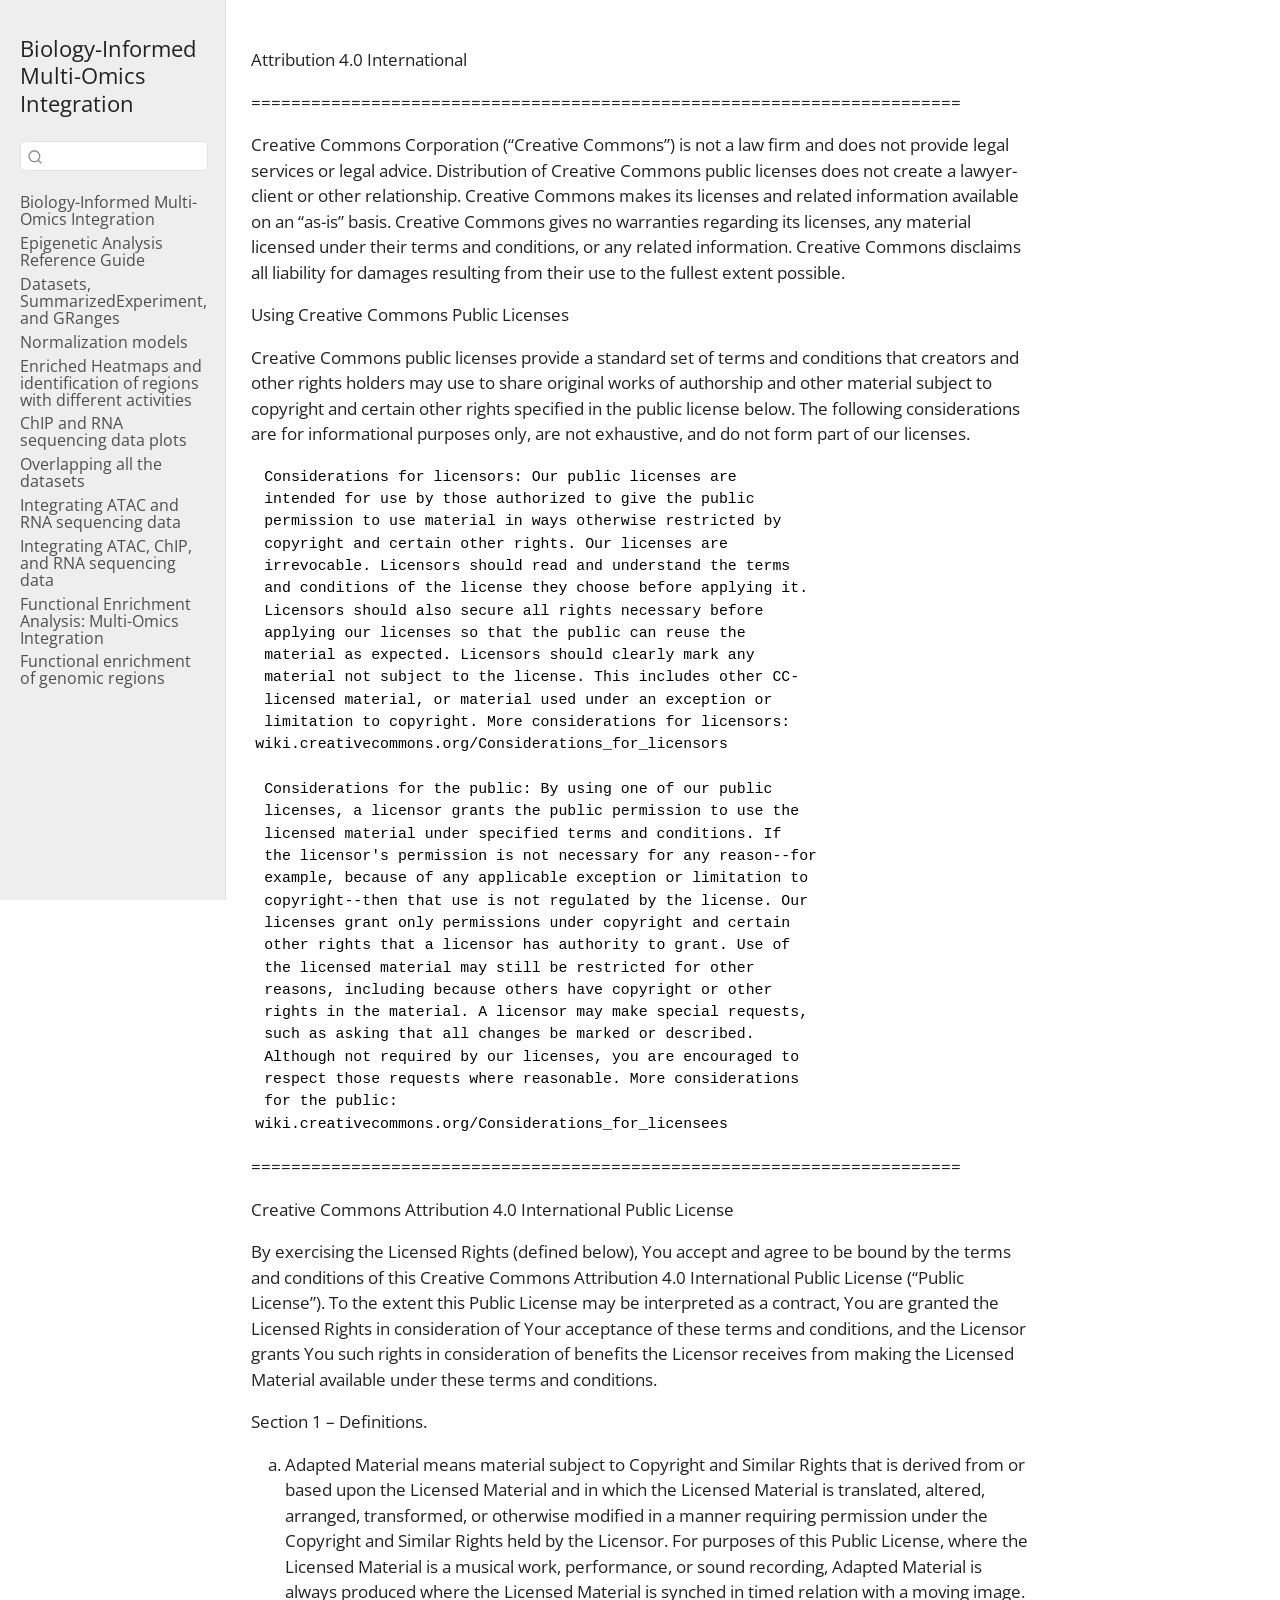
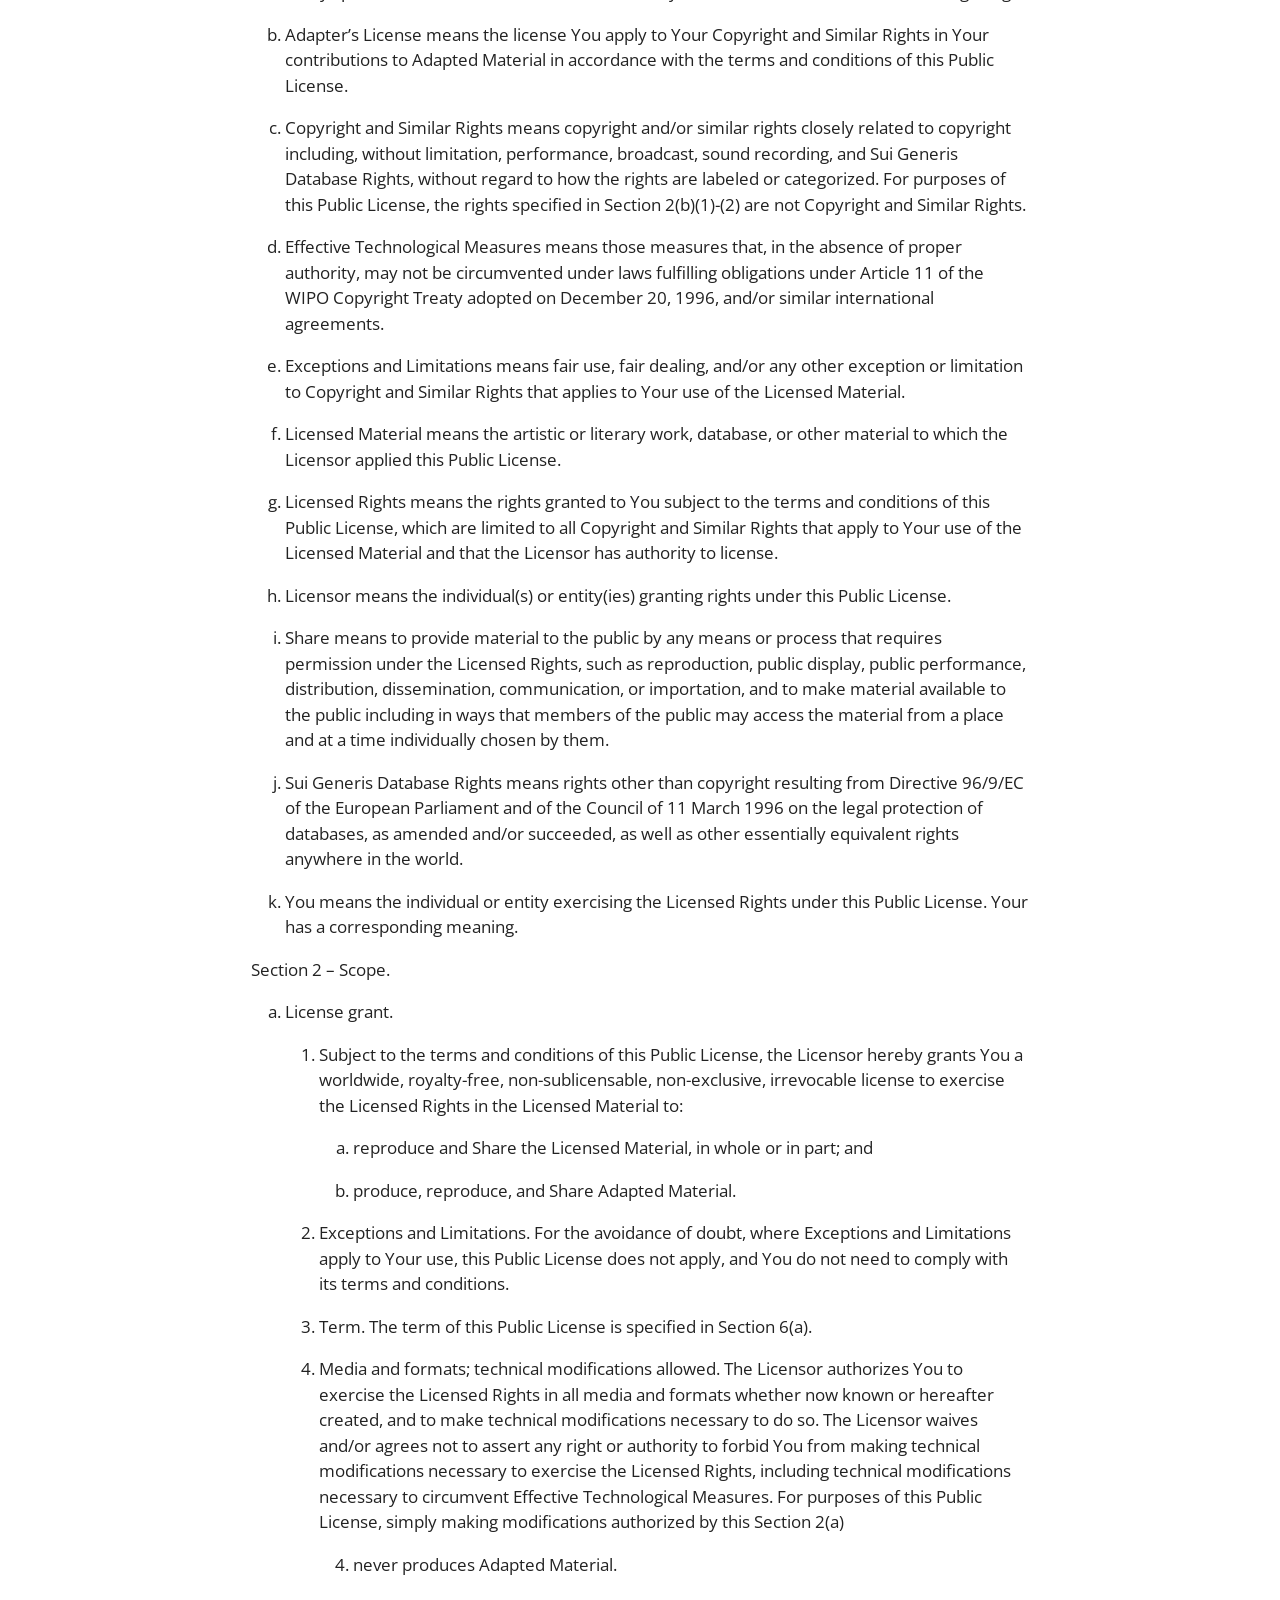
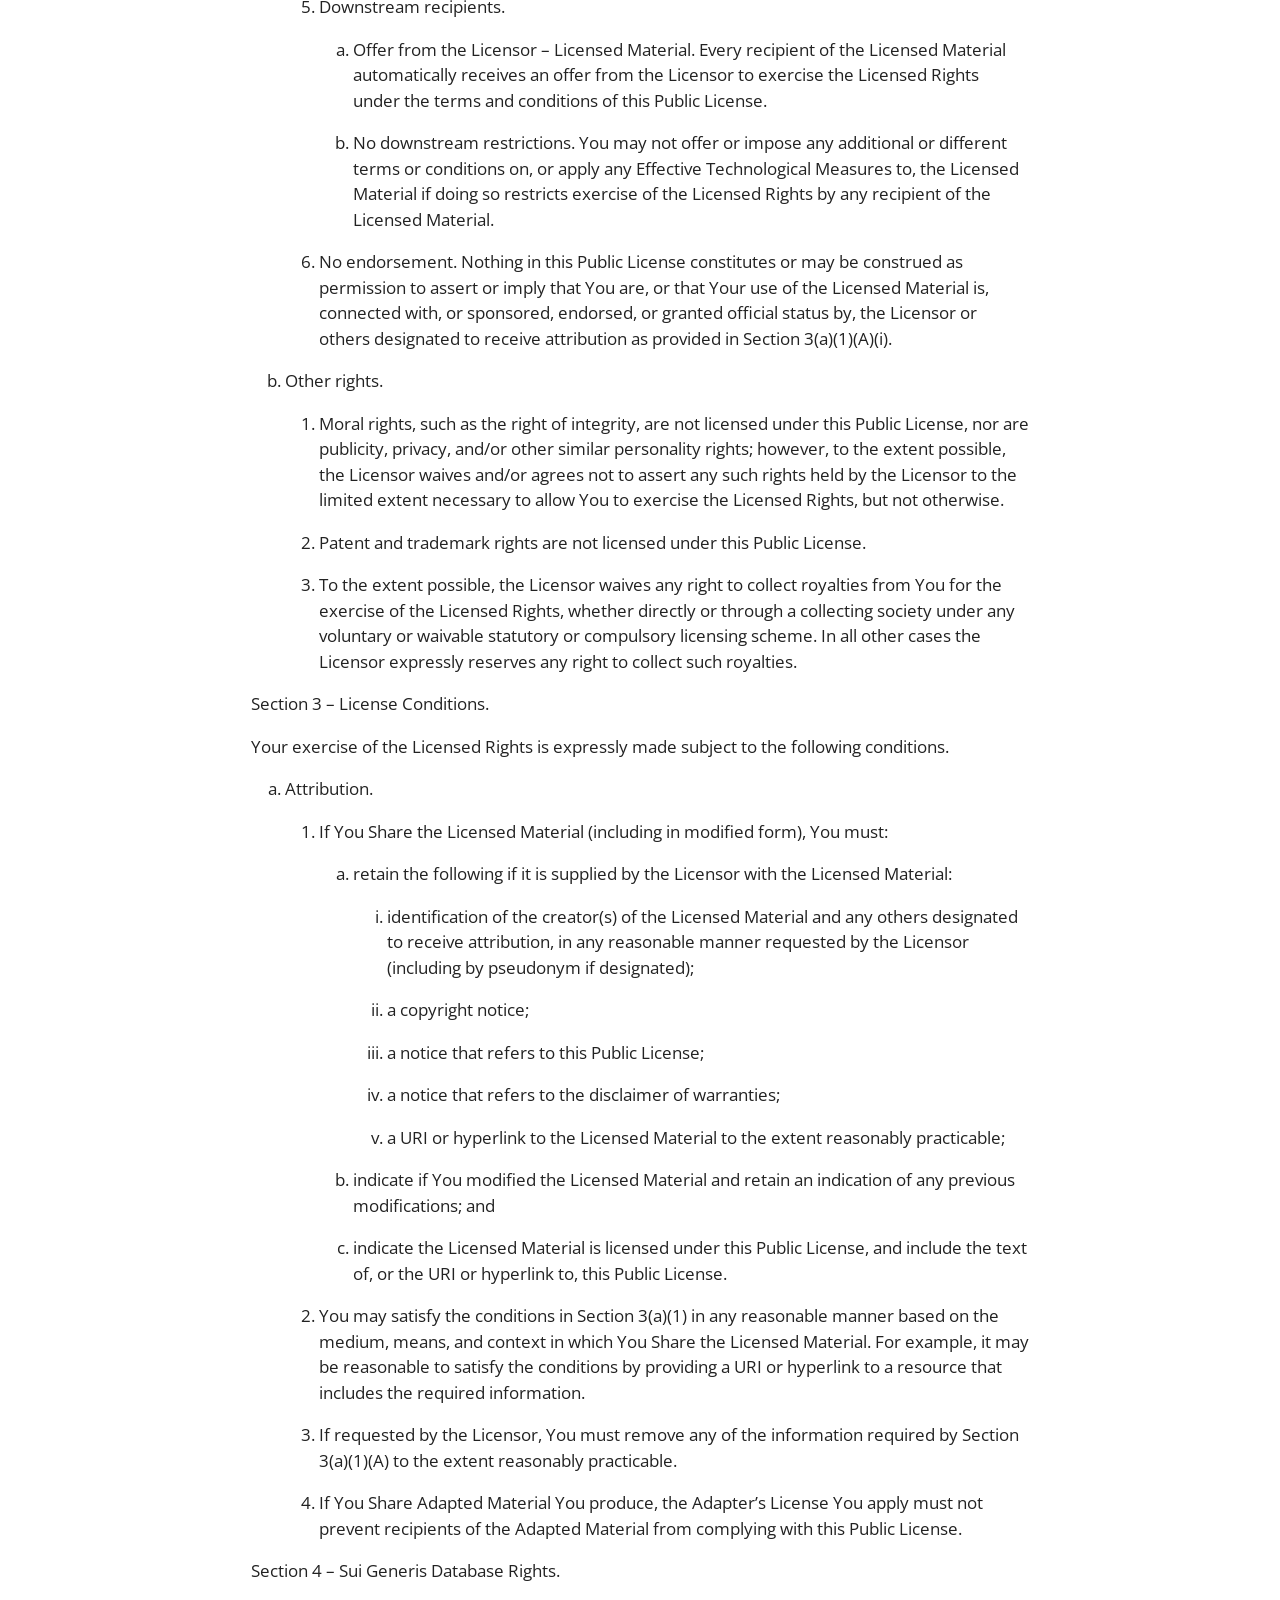
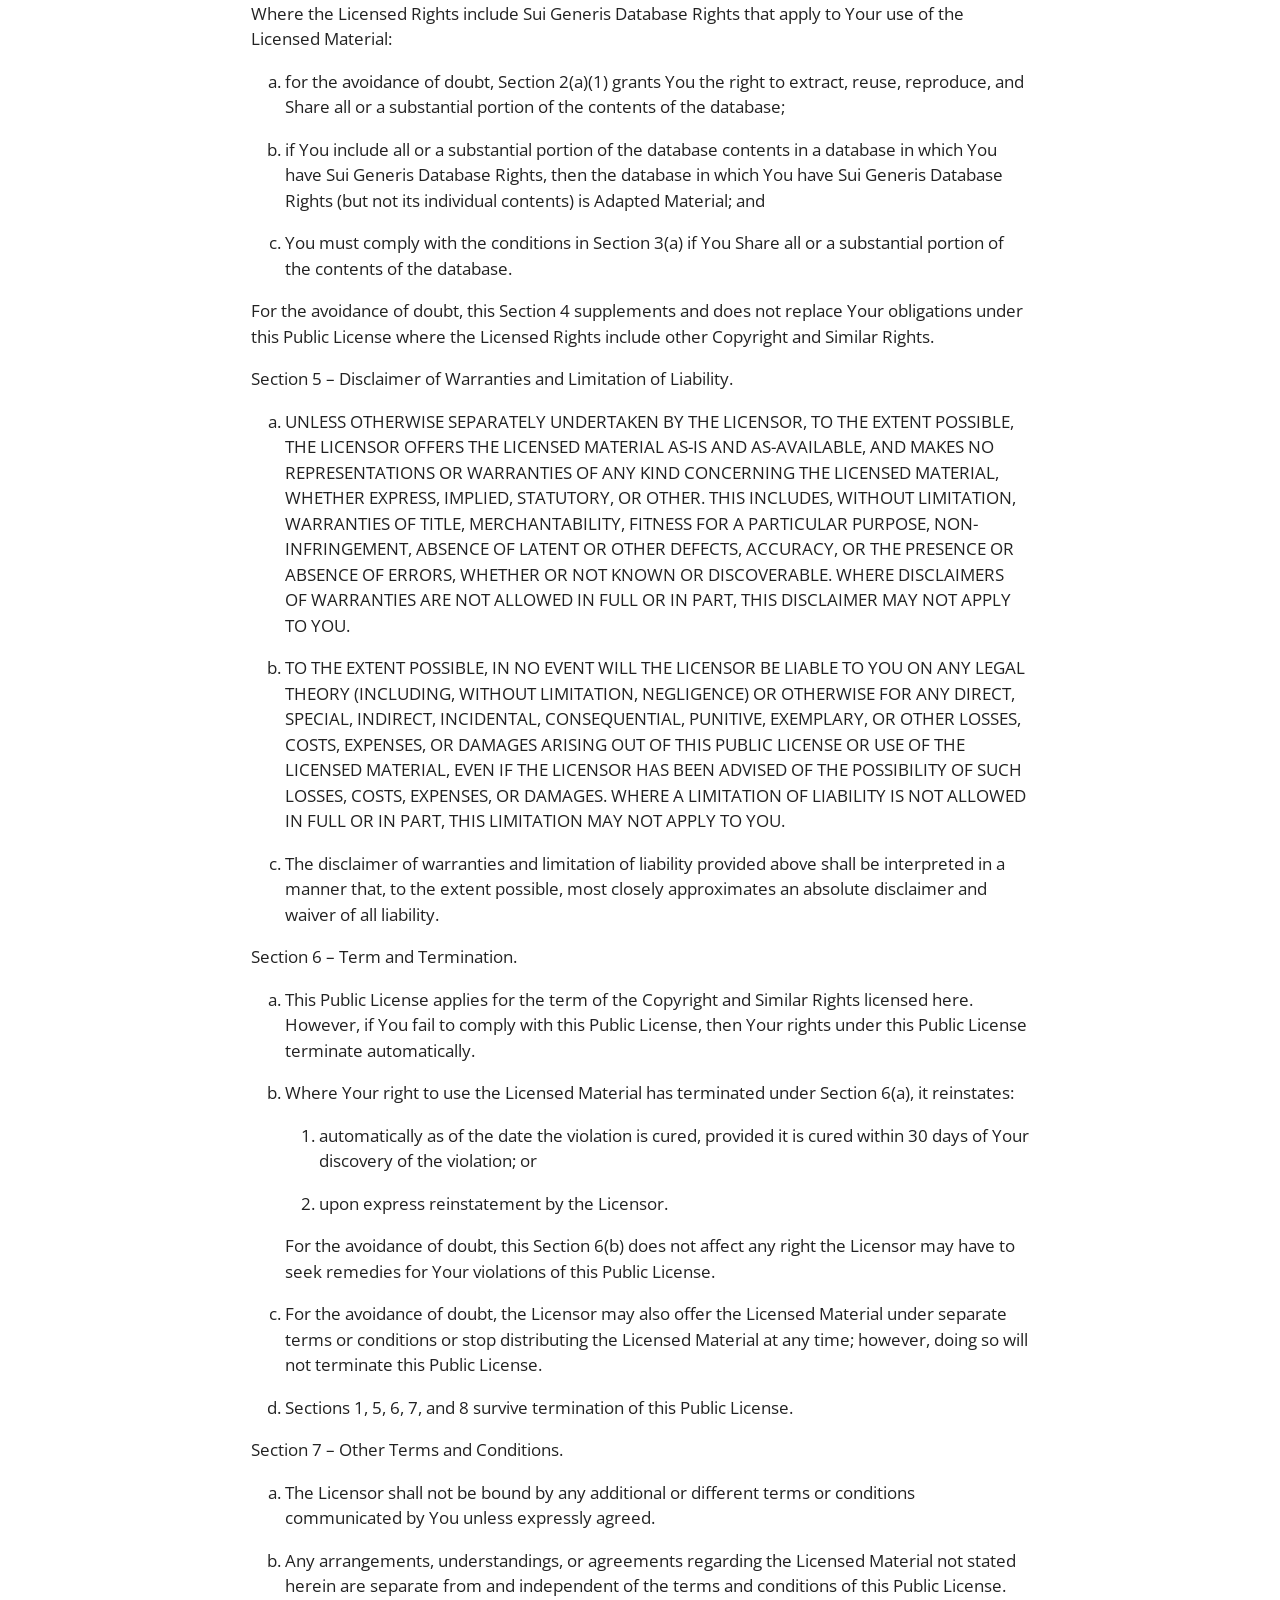
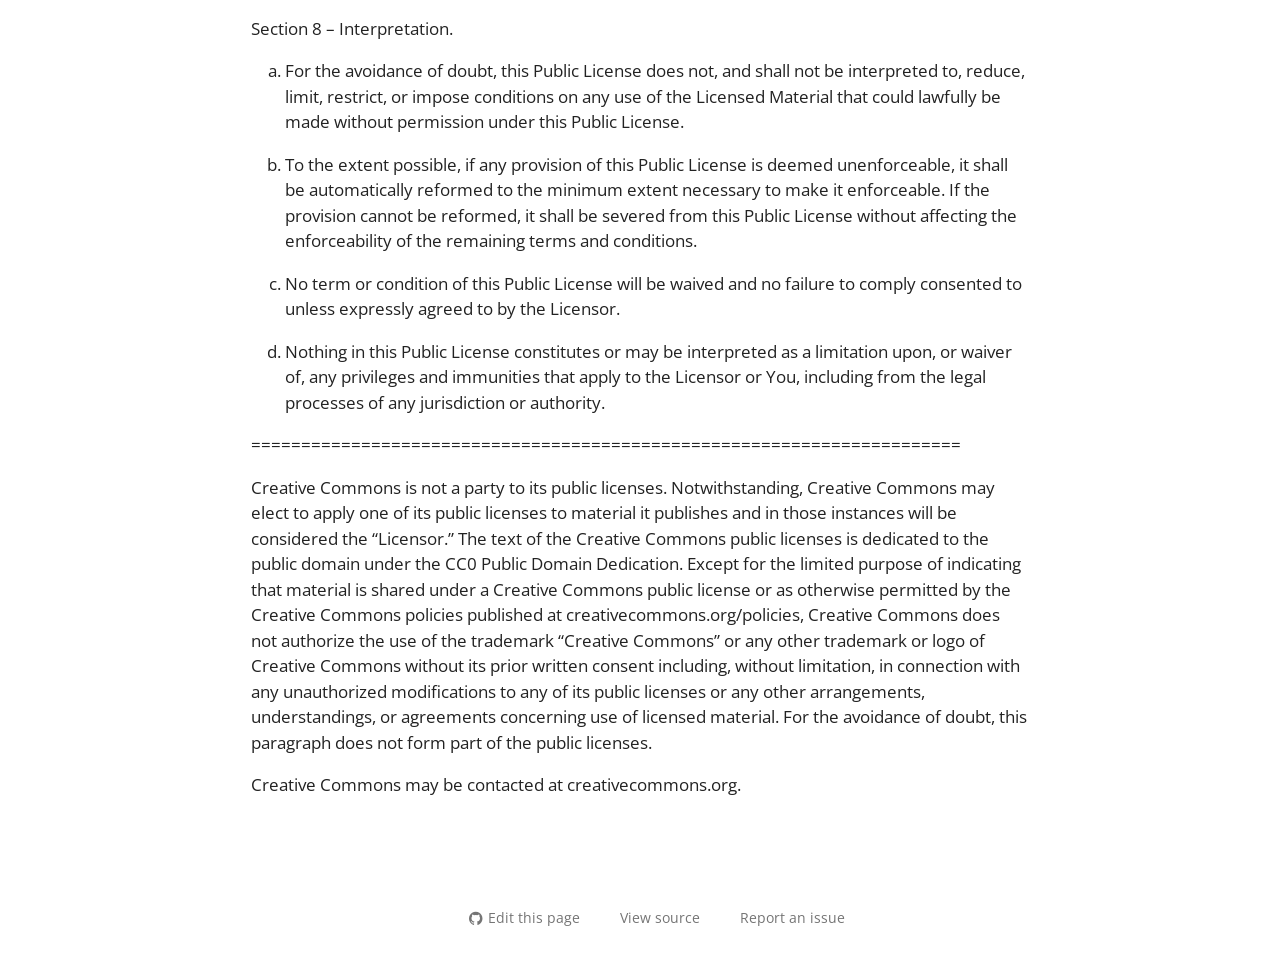
==== commit ee898632: "Built site for gh-pages" ====
--- a/LICENSE.html
+++ b/LICENSE.html
@@ -45,7 +45,7 @@
 <link href="site_libs/quarto-html/quarto-syntax-highlighting-64a204ab8560d761af7679ceaba22944.css" rel="stylesheet" id="quarto-text-highlighting-styles">
 <script src="site_libs/bootstrap/bootstrap.min.js"></script>
 <link href="site_libs/bootstrap/bootstrap-icons.css" rel="stylesheet">
-<link href="site_libs/bootstrap/bootstrap-93c2f64124fc842a968b101e89420266.min.css" rel="stylesheet" append-hash="true" id="quarto-bootstrap" data-mode="light">
+<link href="site_libs/bootstrap/bootstrap-a364407746d9004c8be0c73a9e30f2fd.min.css" rel="stylesheet" append-hash="true" id="quarto-bootstrap" data-mode="light">
 <script id="quarto-search-options" type="application/json">{
   "location": "sidebar",
   "copy-button": false,
@@ -127,50 +127,50 @@
 </li>
         <li class="sidebar-item">
   <div class="sidebar-item-container"> 
+  <a href="./notebooks/01-omics_data_structures.html" class="sidebar-item-text sidebar-link">
+ <span class="menu-text">Datasets, SummarizedExperiment, and GRanges</span></a>
+  </div>
+</li>
+        <li class="sidebar-item">
+  <div class="sidebar-item-container"> 
   <a href="./notes/normalization_models.html" class="sidebar-item-text sidebar-link">
  <span class="menu-text">Normalization models</span></a>
   </div>
 </li>
         <li class="sidebar-item">
   <div class="sidebar-item-container"> 
+  <a href="./notebooks/02-atac_heatmaps.html" class="sidebar-item-text sidebar-link">
+ <span class="menu-text">Enriched Heatmaps and identification of regions with different activities</span></a>
+  </div>
+</li>
+        <li class="sidebar-item">
+  <div class="sidebar-item-container"> 
+  <a href="./notebooks/03-chip_rna_visualization.html" class="sidebar-item-text sidebar-link">
+ <span class="menu-text">ChIP and RNA sequencing data plots</span></a>
+  </div>
+</li>
+        <li class="sidebar-item">
+  <div class="sidebar-item-container"> 
+  <a href="./notebooks/04-genomic_overlap_matrices.html" class="sidebar-item-text sidebar-link">
+ <span class="menu-text">Overlapping all the datasets</span></a>
+  </div>
+</li>
+        <li class="sidebar-item">
+  <div class="sidebar-item-container"> 
+  <a href="./notebooks/05-atac_rna_integration.html" class="sidebar-item-text sidebar-link">
+ <span class="menu-text">Integrating ATAC and RNA sequencing data</span></a>
+  </div>
+</li>
+        <li class="sidebar-item">
+  <div class="sidebar-item-container"> 
+  <a href="./notebooks/06-multiomics_integration.html" class="sidebar-item-text sidebar-link">
+ <span class="menu-text">Integrating ATAC, ChIP, and RNA sequencing data</span></a>
+  </div>
+</li>
+        <li class="sidebar-item">
+  <div class="sidebar-item-container"> 
   <a href="./notes/enrichment_analysis.html" class="sidebar-item-text sidebar-link">
  <span class="menu-text">Functional Enrichment Analysis: Multi-Omics Integration</span></a>
-  </div>
-</li>
-        <li class="sidebar-item">
-  <div class="sidebar-item-container"> 
-  <a href="./notebooks/01-omics_data_structures.html" class="sidebar-item-text sidebar-link">
- <span class="menu-text">Datasets, <code>SummarizedExperiment</code>, and <code>GRanges</code></span></a>
-  </div>
-</li>
-        <li class="sidebar-item">
-  <div class="sidebar-item-container"> 
-  <a href="./notebooks/02-atac_heatmaps.html" class="sidebar-item-text sidebar-link">
- <span class="menu-text">Enriched Heatmaps and identification of regions with different activities</span></a>
-  </div>
-</li>
-        <li class="sidebar-item">
-  <div class="sidebar-item-container"> 
-  <a href="./notebooks/03-chip_rna_visualization.html" class="sidebar-item-text sidebar-link">
- <span class="menu-text">ChIP and RNA sequencing data plots</span></a>
-  </div>
-</li>
-        <li class="sidebar-item">
-  <div class="sidebar-item-container"> 
-  <a href="./notebooks/04-genomic_overlap_matrices.html" class="sidebar-item-text sidebar-link">
- <span class="menu-text">Overlapping all the datasets</span></a>
-  </div>
-</li>
-        <li class="sidebar-item">
-  <div class="sidebar-item-container"> 
-  <a href="./notebooks/05-atac_rna_integration.html" class="sidebar-item-text sidebar-link">
- <span class="menu-text">Integrating ATAC and RNA sequencing data</span></a>
-  </div>
-</li>
-        <li class="sidebar-item">
-  <div class="sidebar-item-container"> 
-  <a href="./notebooks/06-multiomics_integration.html" class="sidebar-item-text sidebar-link">
- <span class="menu-text">Integrating ATAC, ChIP, and RNA sequencing data</span></a>
   </div>
 </li>
         <li class="sidebar-item">
@@ -747,4 +747,4 @@
 
 
 
-</body></html>+<footer class="footer"><div class="nav-footer"><div class="nav-footer-center"><div class="toc-actions"><ul><li><a href="https://github.com/sbwiecko/biology-informed-multiomics-training/edit/main/LICENSE.md" class="toc-action"><i class="bi bi-github"></i>Edit this page</a></li><li><a href="https://github.com/sbwiecko/biology-informed-multiomics-training/blob/main/LICENSE.md" class="toc-action"><i class="bi empty"></i>View source</a></li><li><a href="https://github.com/sbwiecko/biology-informed-multiomics-training/issues/new" class="toc-action"><i class="bi empty"></i>Report an issue</a></li></ul></div></div></div></footer></body></html>
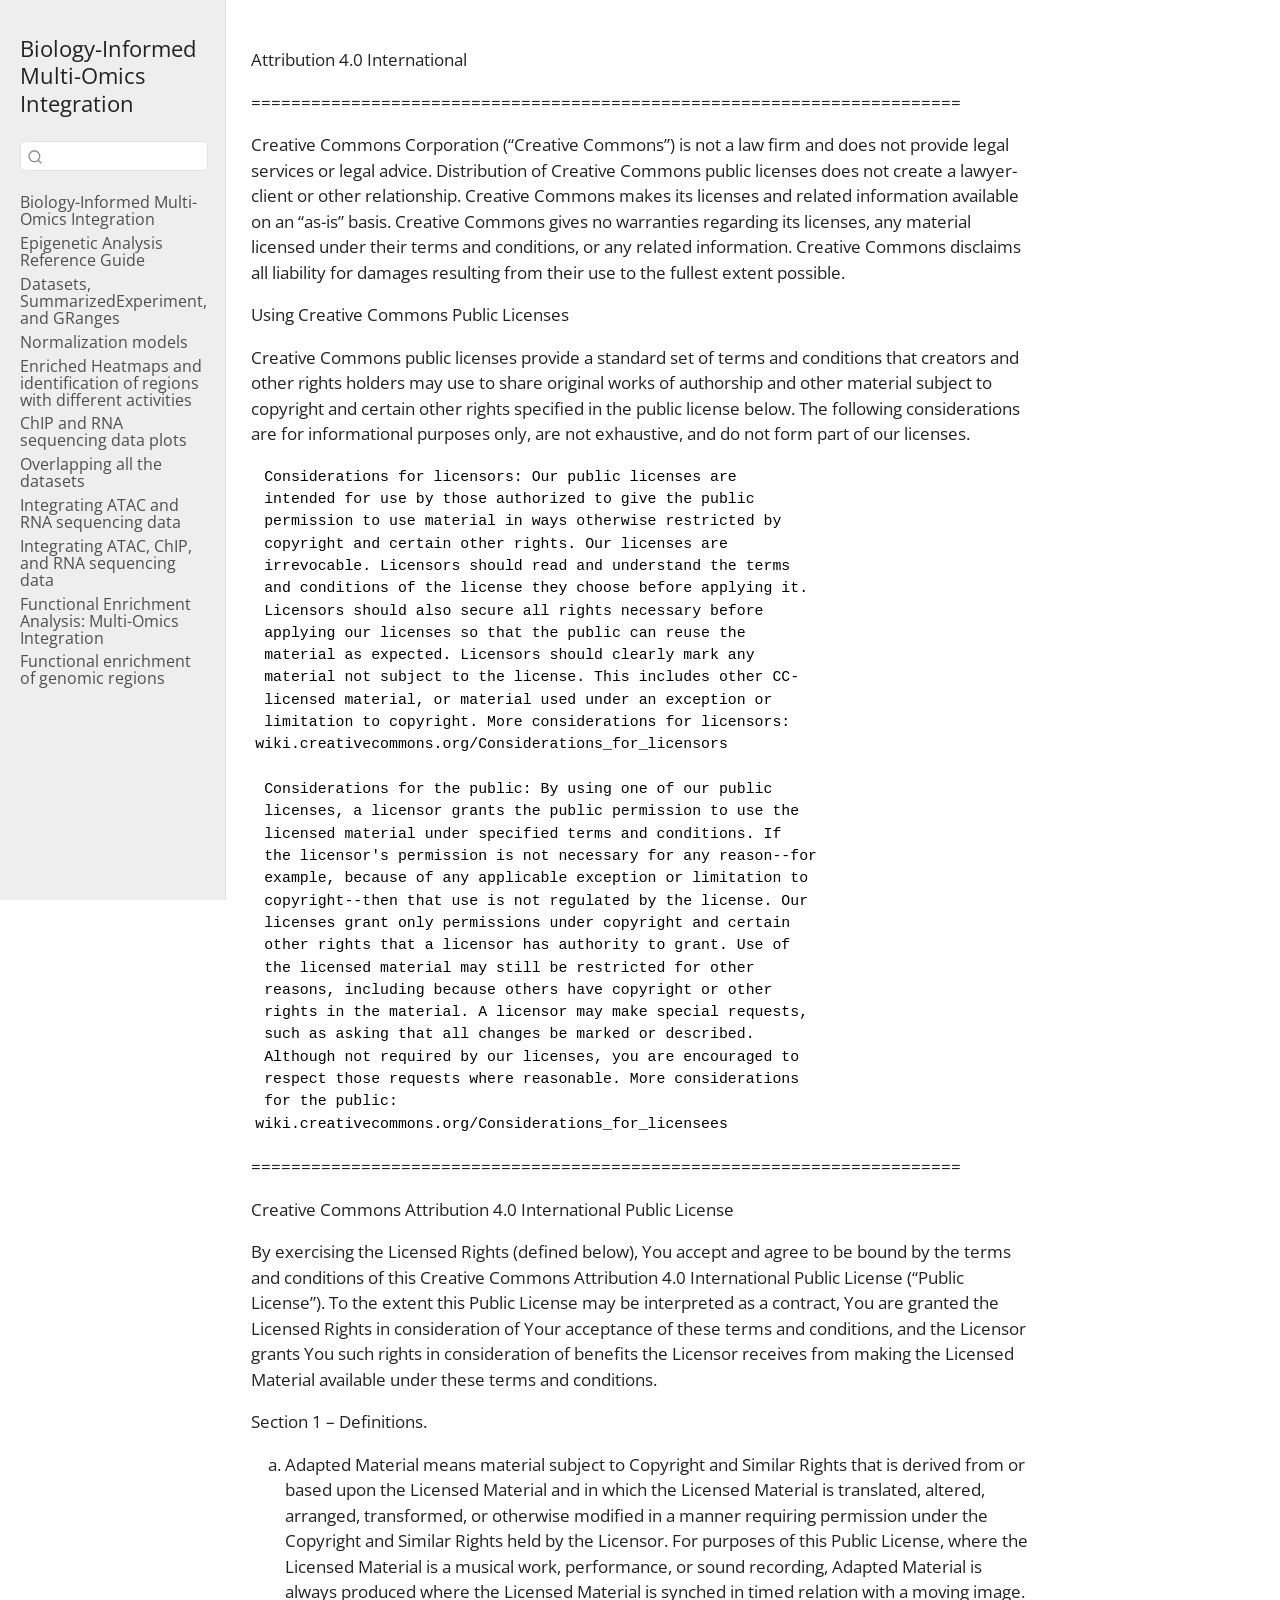
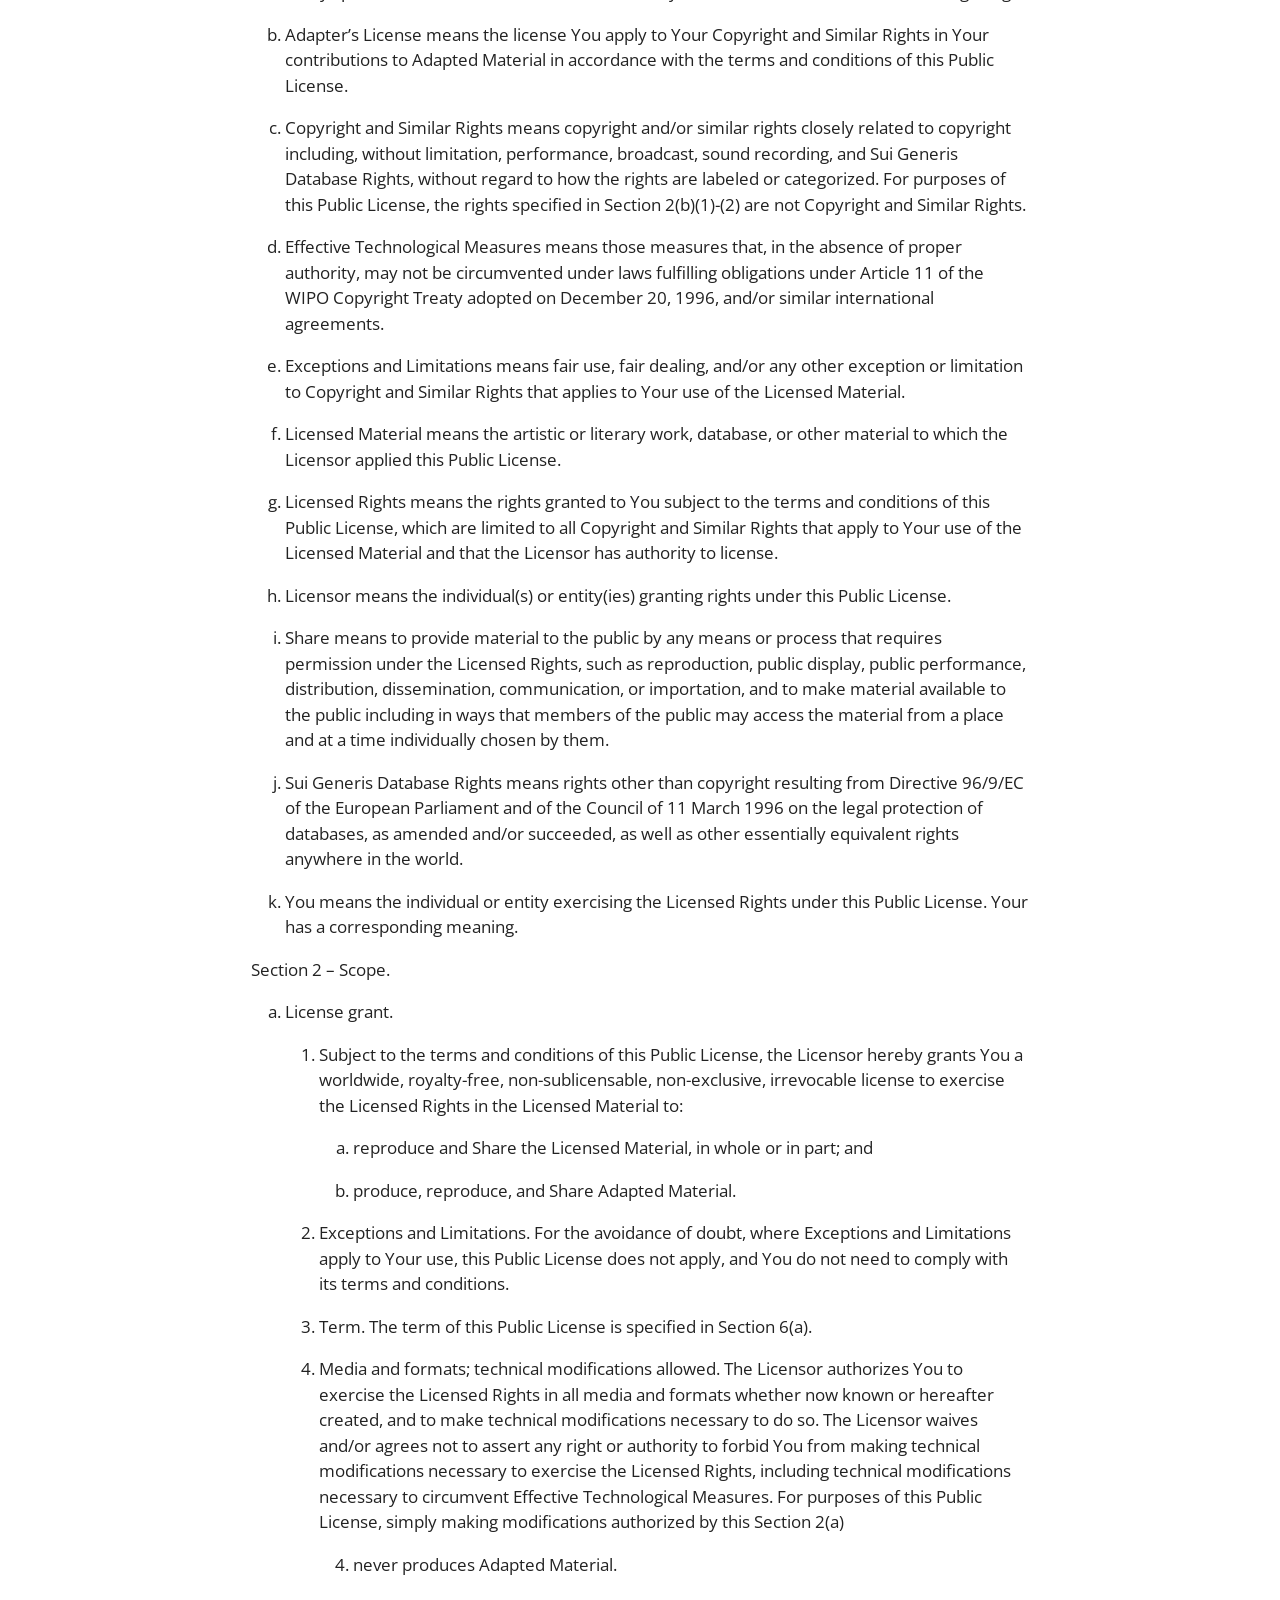
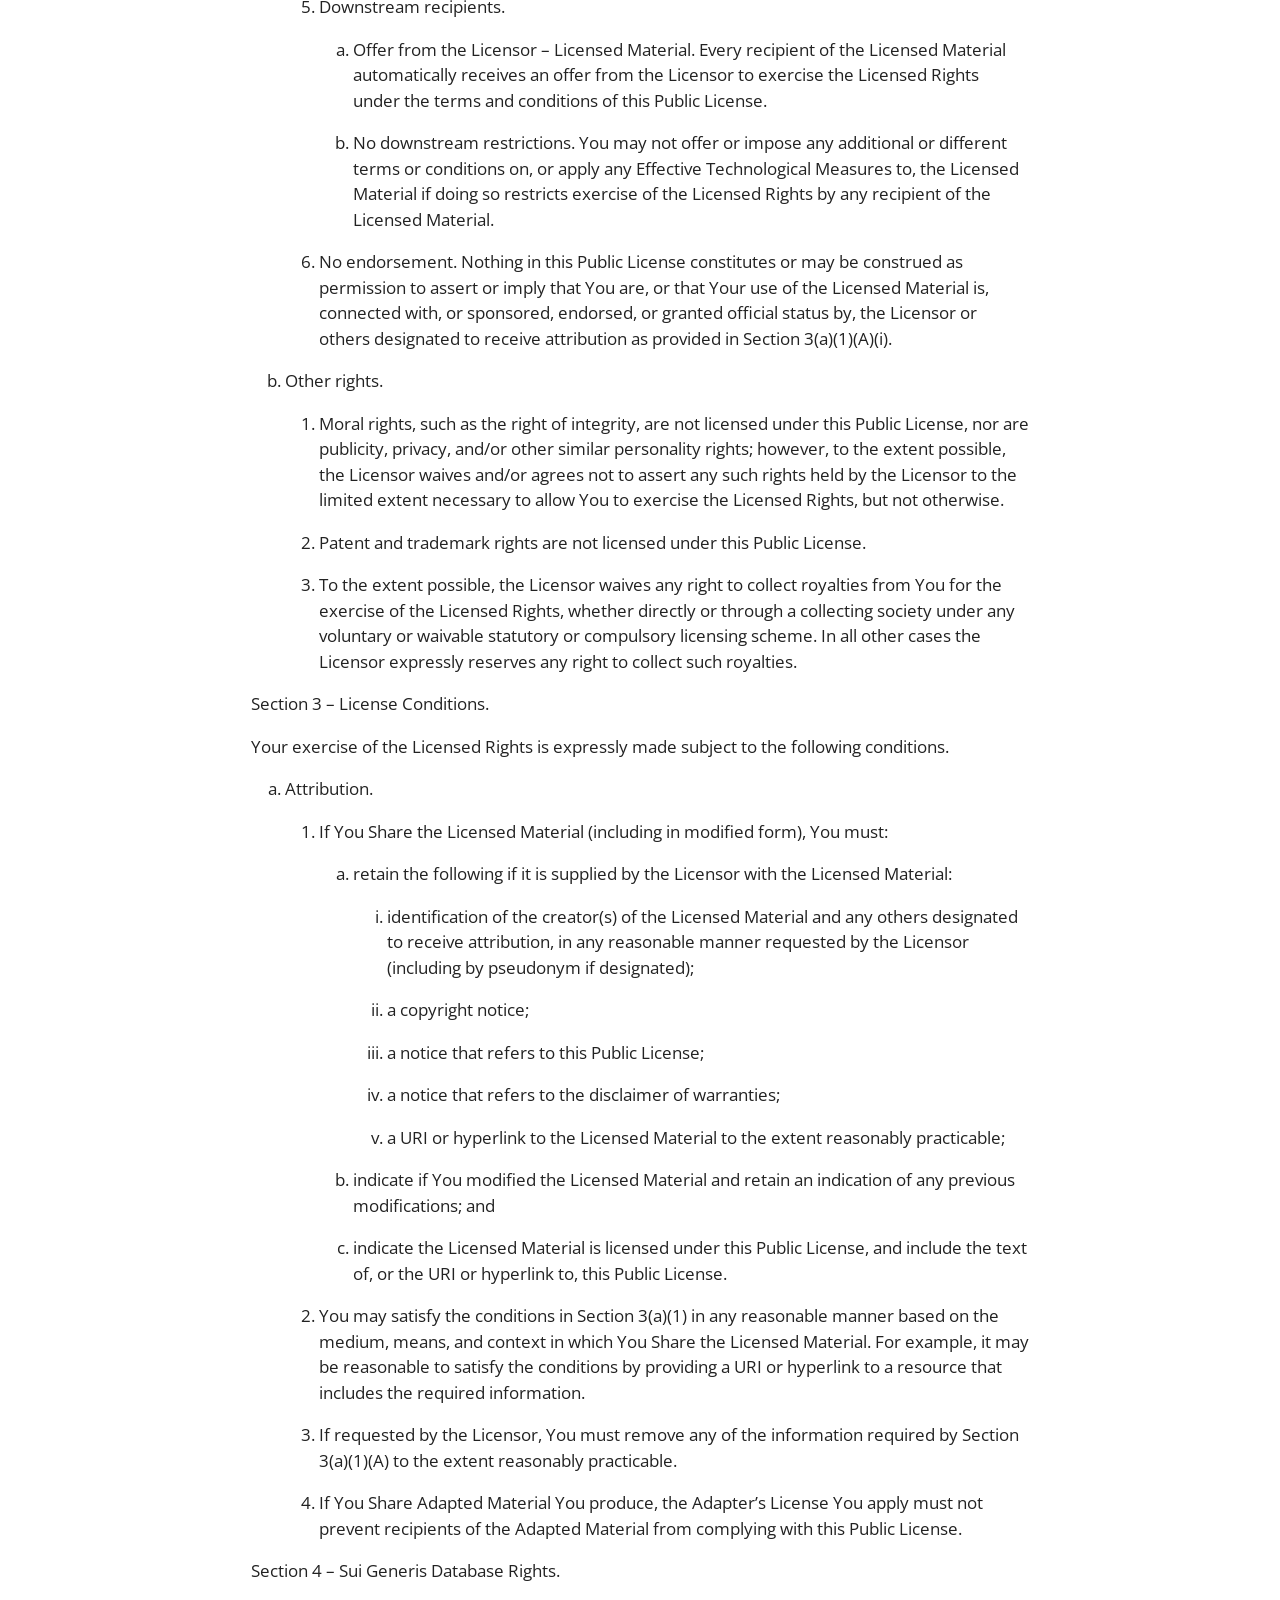
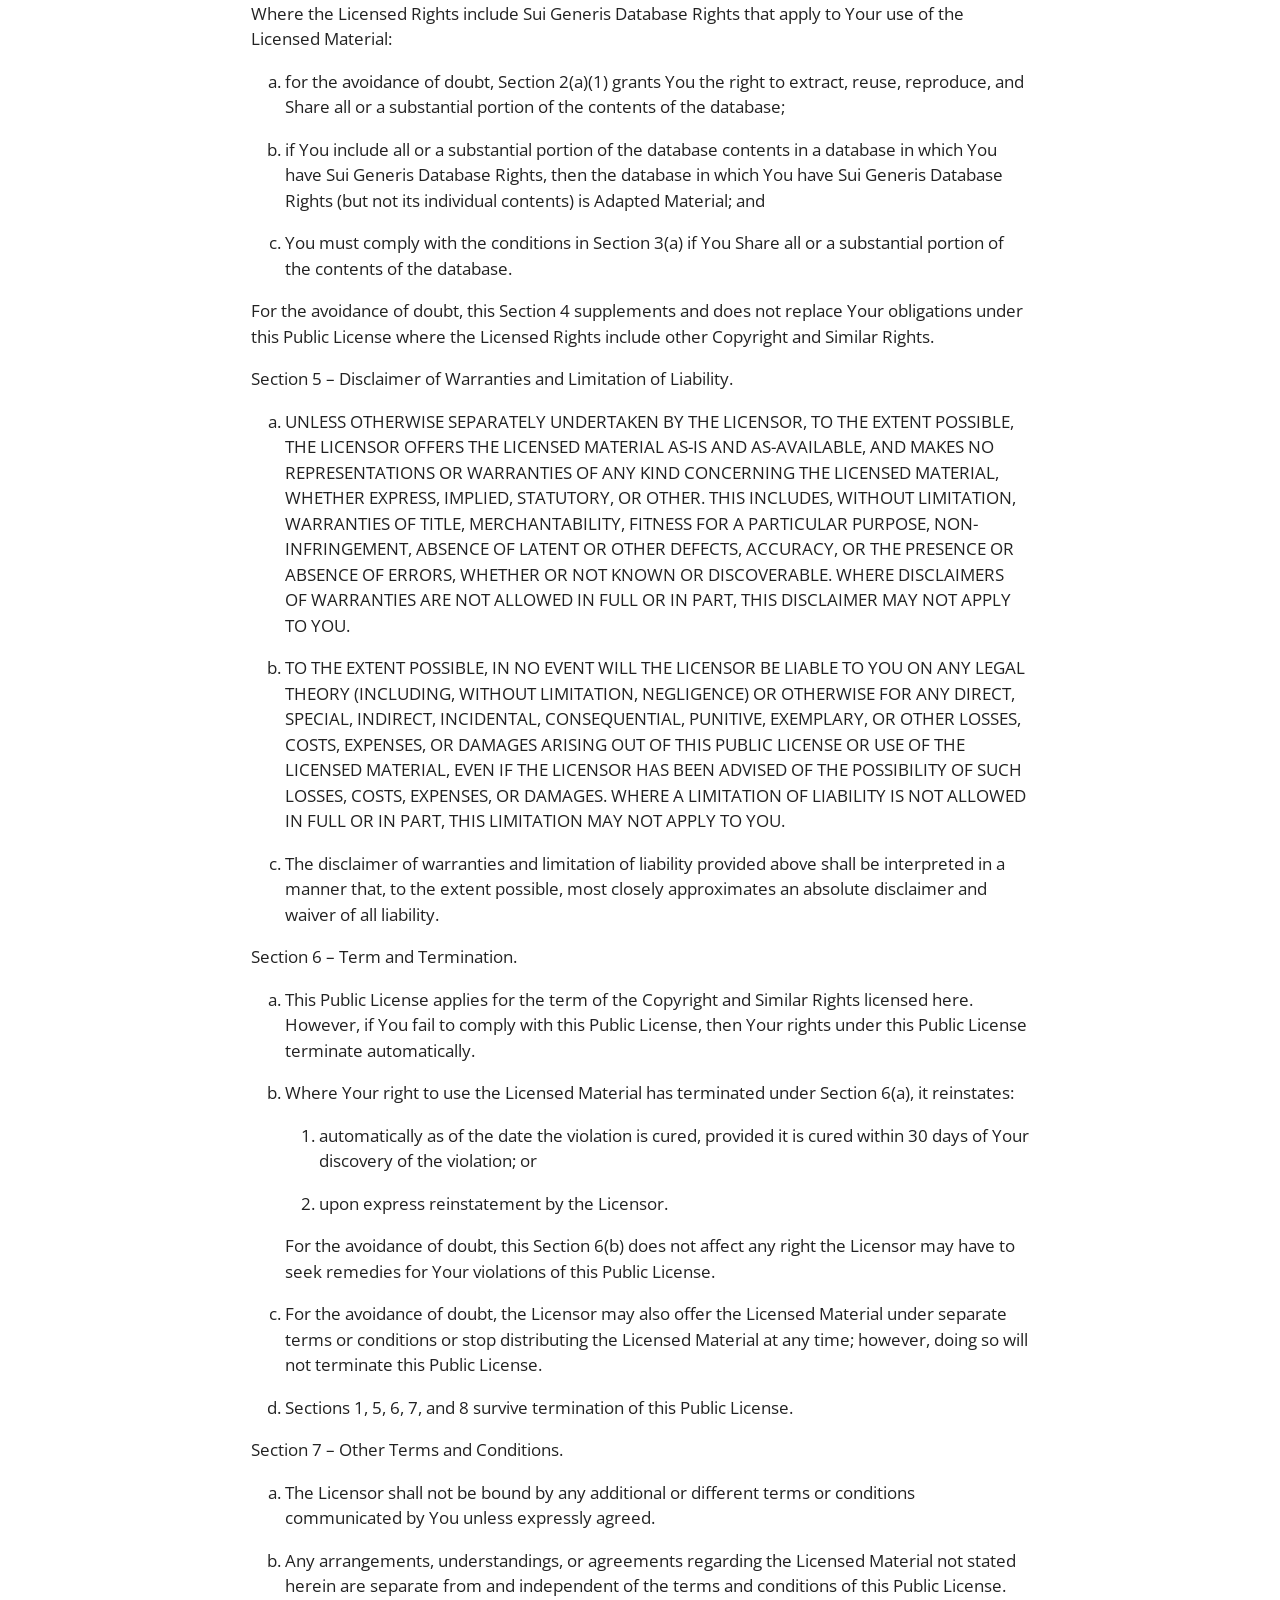
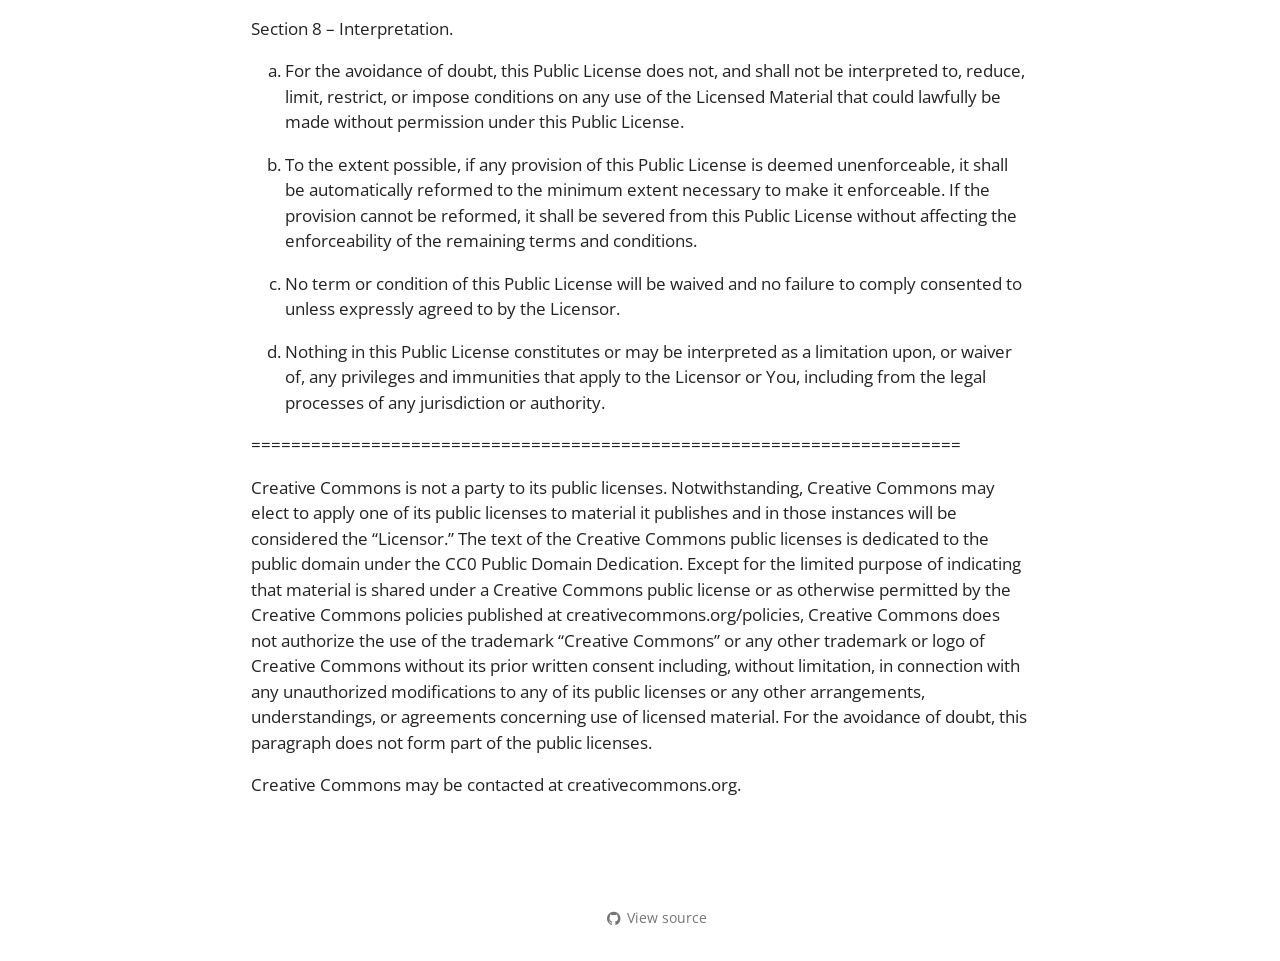
==== commit 9a5841c6: "Built site for gh-pages" ====
--- a/LICENSE.html
+++ b/LICENSE.html
@@ -747,4 +747,4 @@
 
 
 
-<footer class="footer"><div class="nav-footer"><div class="nav-footer-center"><div class="toc-actions"><ul><li><a href="https://github.com/sbwiecko/biology-informed-multiomics-training/edit/main/LICENSE.md" class="toc-action"><i class="bi bi-github"></i>Edit this page</a></li><li><a href="https://github.com/sbwiecko/biology-informed-multiomics-training/blob/main/LICENSE.md" class="toc-action"><i class="bi empty"></i>View source</a></li><li><a href="https://github.com/sbwiecko/biology-informed-multiomics-training/issues/new" class="toc-action"><i class="bi empty"></i>Report an issue</a></li></ul></div></div></div></footer></body></html>+<footer class="footer"><div class="nav-footer"><div class="nav-footer-center"><div class="toc-actions"><ul><li><a href="https://github.com/sbwiecko/biology-informed-multiomics-training/blob/main/LICENSE.md" class="toc-action"><i class="bi bi-github"></i>View source</a></li></ul></div></div></div></footer></body></html>
